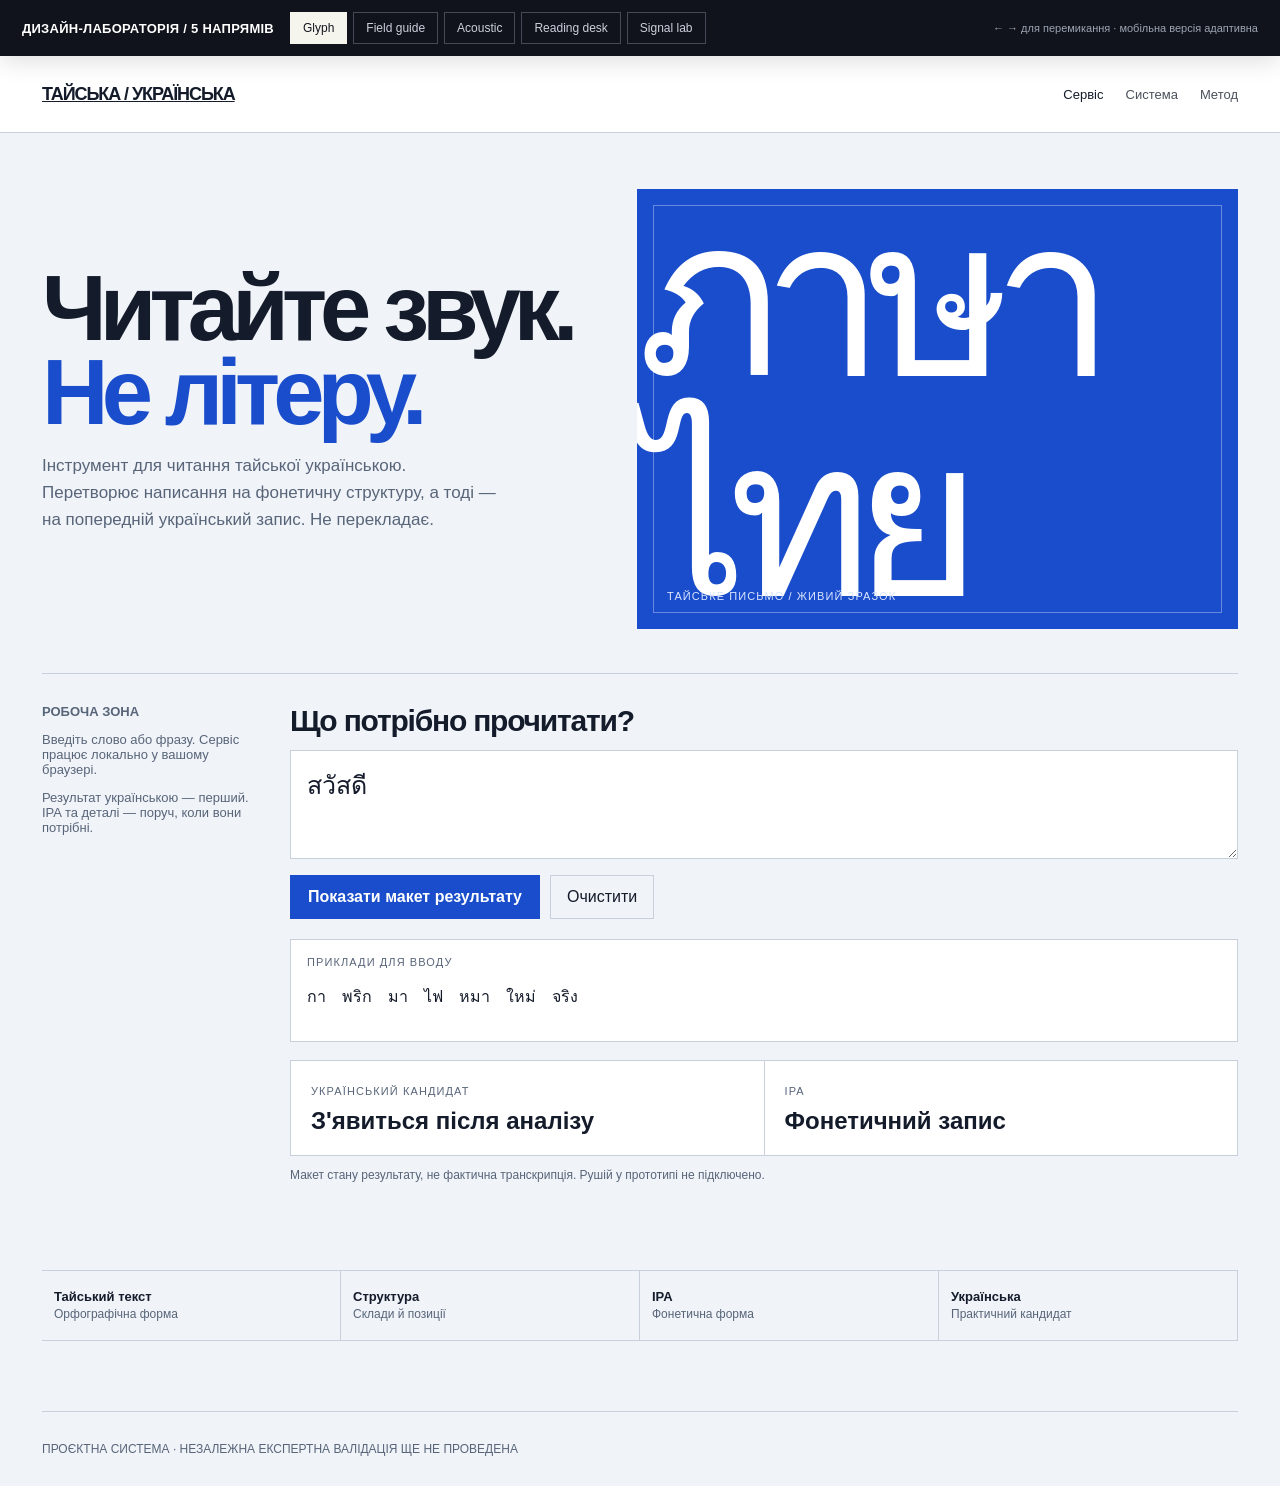
==== web/prototypes/index.html @ 7f0af934 "Add isolated five-direction design prototype lab" ====
<!doctype html>
<html lang="uk">
<head>
<meta charset="utf-8">
<meta name="viewport" content="width=device-width,initial-scale=1">
<meta name="description" content="П'ять незалежних дизайн-концепцій інтерфейсу сервісу читання тайської українською. Ізольовані прототипи, не підключені до рушія транскрипції.">
<meta name="theme-color" content="#111827">
<title>Дизайн-лабораторія — Тайська українською</title>
<style>
:root{font-family:Arial,"Noto Sans",sans-serif;color:#15171d;background:#e9ebef;font-synthesis:none;text-rendering:optimizeLegibility}*{box-sizing:border-box}body{margin:0}button,textarea{font:inherit}button{cursor:pointer}a{color:inherit}.picker{position:sticky;top:0;z-index:20;background:#10131b;color:#fff;padding:12px 22px;display:flex;align-items:center;gap:16px;box-shadow:0 5px 24px #0002}.picker strong{font-size:13px;letter-spacing:.02em;white-space:nowrap}.picker nav{display:flex;gap:6px;flex-wrap:wrap}.picker button{border:1px solid #454a58;background:transparent;color:#cbd0dc;padding:8px 12px;font-size:12px}.picker button[aria-pressed=true]{background:#f5f4ed;color:#141720;border-color:#f5f4ed}.picker .hint{margin-left:auto;color:#9da4b3;font-size:11px;white-space:nowrap}.variant{display:none;min-height:calc(100vh - 54px)}.variant.active{display:block}.shell{max-width:1280px;margin:auto;padding:0 42px}.small{font-size:12px;color:var(--muted)}.thai{font-family:"Noto Sans Thai","Leelawadee UI",Tahoma,sans-serif}.sample{border:1px solid var(--line);background:var(--surface);padding:16px}.sample-label{font-size:11px;letter-spacing:.1em;text-transform:uppercase;color:var(--muted)}textarea{width:100%;resize:vertical;min-height:92px;border:1px solid var(--line);background:var(--surface);color:var(--ink);padding:16px;font-size:25px;line-height:1.5}textarea:focus-visible,button:focus-visible,a:focus-visible{outline:3px solid var(--focus);outline-offset:3px}.action{background:var(--accent);color:var(--action-ink);border:0;padding:13px 18px;font-weight:700}.secondary{background:transparent;border:1px solid var(--line);color:var(--ink);padding:12px 16px}.result{display:grid;grid-template-columns:1fr 1fr;gap:1px;background:var(--line);border:1px solid var(--line)}.result>div{background:var(--surface);padding:20px}.result strong{display:block;font-size:24px;margin-top:8px}.disclaimer{padding:12px 14px;border:1px solid var(--warn-line);background:var(--warn-bg);color:var(--warn-ink);font-size:13px}.section-title{font-size:clamp(24px,3vw,38px);letter-spacing:-.04em;line-height:1.06;margin:0}.topnav{display:flex;gap:22px;align-items:center;font-size:13px}.topnav a{text-decoration:none;opacity:.76}.topnav a:first-child{opacity:1}.footer{padding:30px 0;color:var(--muted);font-size:12px;border-top:1px solid var(--line);margin-top:70px}
button:active{transform:scale(.98)}@media(prefers-reduced-motion:no-preference){.action,.secondary{transition:background .16s ease-out,transform .12s ease-out}.action:hover{filter:brightness(1.08)}}
@media(max-width:700px){.picker{align-items:flex-start;flex-direction:column;gap:9px}.picker .hint{display:none}.picker nav{width:100%}.picker button{flex:1;min-width:0;padding:8px 5px}.shell{padding:0 18px}.topnav{gap:12px;overflow:auto}.result{grid-template-columns:1fr}}
/* 1 — GLYPH WORKSHOP: the Thai glyph itself becomes the architecture. */
#glyph{--ink:#141b2a;--muted:#586579;--line:#c8d0dc;--surface:#fff;--accent:#194dcb;--action-ink:#fff;--warn-bg:#fff4e8;--warn-line:#e5bd8d;--warn-ink:#78471e;--focus:#f1a23b;background:#f0f3f8;color:var(--ink)}
#glyph header{background:#fff;border-bottom:1px solid var(--line)}#glyph .shell{max-width:1320px}#glyph .brand{font-weight:900;letter-spacing:-.06em;font-size:18px}#glyph .mast{display:flex;justify-content:space-between;align-items:center;min-height:76px}#glyph .hero{display:grid;grid-template-columns:1fr 1.08fr;align-items:center;gap:3vw;padding:56px 0 44px}#glyph h1{font-size:clamp(46px,7.2vw,96px);letter-spacing:-.075em;line-height:.91;margin:0;max-width:640px}#glyph h1 span{color:#194dcb}#glyph .hero p{max-width:460px;font-size:17px;line-height:1.6;color:var(--muted)}#glyph .specimen{min-height:330px;background:#194dcb;color:#fff;display:flex;align-items:center;justify-content:center;position:relative;overflow:hidden}#glyph .specimen:before{content:"";position:absolute;inset:16px;border:1px solid #ffffff55}#glyph .specimen .thai{font-size:clamp(100px,18vw,220px);line-height:1;letter-spacing:-.09em}#glyph .specimen small{position:absolute;bottom:27px;left:30px;color:#dbe5ff;font-size:11px;letter-spacing:.1em}#glyph .work{display:grid;grid-template-columns:220px 1fr;gap:28px;padding:30px 0;border-top:1px solid var(--line)}#glyph .work aside{font-size:13px;color:var(--muted)}#glyph .work h2{font-size:30px;margin:0 0 12px;letter-spacing:-.04em}#glyph .input-actions{display:flex;gap:10px;margin-top:12px}#glyph .sample{margin-top:20px}#glyph .result{margin-top:18px}#glyph .flow{display:flex;gap:0;margin-top:46px;border-top:1px solid var(--line);border-bottom:1px solid var(--line)}#glyph .flow div{flex:1;padding:18px 12px;border-right:1px solid var(--line)}#glyph .flow b{display:block;font-size:13px}#glyph .flow span{font-size:12px;color:var(--muted)}@media(max-width:700px){#glyph .hero{grid-template-columns:1fr}#glyph .specimen{min-height:210px}#glyph .work{grid-template-columns:1fr}#glyph .flow{flex-wrap:wrap}#glyph .flow div{min-width:45%}}
/* 2 — FIELD GUIDE: navigation and layered field notes, not a SaaS dashboard. */
#field{--ink:#17251f;--muted:#64756b;--line:#c5d0c7;--surface:#fbfcf7;--accent:#1e5a43;--action-ink:#fff;--warn-bg:#f5f0dc;--warn-line:#d6c98e;--warn-ink:#64531d;--focus:#d39a28;background:#e5ece4;color:var(--ink);font-family:Georgia,"Times New Roman",serif}
#field header{background:#173f32;color:#f3f5e9}#field .shell{max-width:1240px}#field .mast{display:flex;align-items:center;justify-content:space-between;min-height:74px}#field .brand{font-family:Arial,sans-serif;font-size:13px;letter-spacing:.12em;text-decoration:none}#field .topnav{font-family:Arial,sans-serif}#field .topnav a{color:#f3f5e9}#field .hero{padding:60px 0 42px;display:grid;grid-template-columns:.9fr 1.1fr;gap:42px;align-items:end}#field h1{font-size:clamp(48px,6vw,78px);line-height:.97;letter-spacing:-.06em;margin:0;font-weight:500}#field .hero p{font-size:18px;line-height:1.7;color:var(--muted);max-width:570px}#field .mapline{height:140px;position:relative;border-top:1px solid #789181;border-bottom:1px solid #789181;background:repeating-linear-gradient(0deg,transparent 0 27px,#9eafa1 28px),repeating-linear-gradient(90deg,transparent 0 68px,#9eafa1 69px)}#field .mapline:before{content:"";position:absolute;width:72%;height:1px;background:#1e5a43;left:12%;top:58%;transform:rotate(-13deg)}#field .mapline:after{content:"THAI → IPA → УКРАЇНСЬКА";position:absolute;left:10%;top:43%;background:#e5ece4;padding:5px 10px;font:700 11px Arial,sans-serif;letter-spacing:.12em}#field .main{display:grid;grid-template-columns:260px 1fr;gap:46px;padding:30px 0;border-top:1px solid var(--line)}#field .rail{font:13px Arial,sans-serif;border-right:1px solid var(--line);padding-right:22px}#field .rail h3{font:700 11px Arial,sans-serif;letter-spacing:.12em;text-transform:uppercase}#field .rail p{line-height:1.65;color:var(--muted)}#field h2{font-size:32px;letter-spacing:-.04em;margin:0 0 18px;font-weight:500}#field textarea{font-family:"Noto Sans Thai",Tahoma,sans-serif;border:0;border-bottom:2px solid var(--ink);background:#fbfcf7;font-size:27px;padding:18px 4px}#field .input-actions{display:flex;gap:10px;margin-top:16px}#field .sample{margin-top:30px;background:#d7e1d7}#field .result{margin-top:18px}#field .field-note{padding:20px 0;border-top:1px solid var(--line);margin-top:36px;max-width:700px}#field .field-note h3{font-size:20px;font-weight:500;margin:0 0 8px}@media(max-width:700px){#field .hero,#field .main{grid-template-columns:1fr}#field .rail{border-right:0;border-bottom:1px solid var(--line);padding:0 0 16px}}
/* 3 — ACOUSTIC BENCH: phonetic segmentation is the visual grammar. */
#sound{--ink:#f2f4f7;--muted:#a9b5c6;--line:#344253;--surface:#172331;--accent:#c9f36a;--action-ink:#16202b;--warn-bg:#3a3021;--warn-line:#80663a;--warn-ink:#f5dca6;--focus:#c9f36a;background:#0c1520;color:var(--ink);font-family:Arial,sans-serif}
#sound header{border-bottom:1px solid var(--line);background:#0c1520}#sound .mast{display:flex;justify-content:space-between;align-items:center;min-height:72px}#sound .brand{font-size:13px;font-weight:800;letter-spacing:.06em;text-decoration:none}#sound .topnav a{color:#d4deeb}#sound .hero{padding:48px 0 34px;display:grid;grid-template-columns:1fr 1fr;gap:30px}#sound h1{font-size:clamp(42px,6vw,76px);letter-spacing:-.07em;line-height:.95;margin:0}#sound .hero p{color:var(--muted);line-height:1.7;max-width:480px}#sound .wave{height:150px;display:flex;align-items:center;justify-content:center;gap:5px;border:1px solid var(--line);background:#111e2c;overflow:hidden}#sound .wave i{width:5px;background:#c9f36a;border-radius:6px;height:var(--h);opacity:.85}#sound .work{display:grid;grid-template-columns:minmax(0,1fr) 300px;gap:28px;border-top:1px solid var(--line);padding:28px 0}#sound .work h2{font-size:25px;margin:0 0 15px}#sound textarea{background:#172331;color:#fff;border-color:#46566a;font-size:25px}#sound .input-actions{display:flex;gap:10px;margin-top:12px}#sound .secondary{color:#e8edf5}#sound .sample{margin-top:18px}#sound .result{margin-top:18px}#sound .syllables{display:flex;gap:8px;flex-wrap:wrap;margin-top:18px}#sound .syllables span{background:#213246;border:1px solid #3c5267;padding:12px 14px;font-size:22px}#sound .syllables small{display:block;color:#a9b5c6;font-size:10px;margin-top:5px}#sound .side{border-left:1px solid var(--line);padding-left:24px}#sound .side h3{font-size:12px;color:var(--muted);text-transform:uppercase;letter-spacing:.1em}#sound .side p{font-size:13px;line-height:1.65;color:var(--muted)}@media(max-width:700px){#sound .hero,#sound .work{grid-template-columns:1fr}#sound .side{border-left:0;border-top:1px solid var(--line);padding:18px 0 0}}
/* 4 — READING DESK: a calm, fast daily-use instrument with clear result priority. */
#desk{--ink:#202a36;--muted:#667586;--line:#d8dfe5;--surface:#fff;--accent:#235f82;--action-ink:#fff;--warn-bg:#fff7e8;--warn-line:#e4cf9c;--warn-ink:#6b5425;--focus:#2d8bb9;background:#f7f9fb;color:var(--ink)}
#desk header{background:#fff;border-bottom:1px solid var(--line)}#desk .mast{height:68px;display:flex;justify-content:space-between;align-items:center}#desk .brand{font-weight:800;font-size:15px;text-decoration:none}#desk .hero{padding:38px 0 24px;display:flex;justify-content:space-between;align-items:end;gap:30px}#desk h1{font-size:clamp(34px,4vw,54px);letter-spacing:-.06em;line-height:1;margin:0}#desk .hero p{max-width:390px;color:var(--muted);line-height:1.6;font-size:14px}#desk .workspace{display:grid;grid-template-columns:minmax(0,1fr) 330px;gap:18px;align-items:start}#desk .entry{background:#fff;border:1px solid var(--line);padding:22px}#desk .entry h2{font-size:18px;margin:0 0 12px}#desk textarea{font-size:24px}#desk .input-actions{display:flex;gap:8px;margin-top:10px}#desk .secondary{font-size:13px}#desk .examples{display:flex;gap:7px;flex-wrap:wrap;margin-top:16px}#desk .examples button{border:1px solid var(--line);background:#f8fafc;padding:7px 10px;font-size:18px}#desk .summary{background:#eaf1f5;border:1px solid #cbdbe5;padding:20px}#desk .summary h2{font-size:13px;margin:0 0 12px}#desk .summary p{font-size:13px;line-height:1.6;color:#526577}#desk .summary strong{display:block;font-size:24px;color:#1f4057}#desk .result{margin-top:18px}#desk .details{margin-top:20px;border-top:1px solid var(--line);padding-top:16px}#desk .details summary{cursor:pointer;font-weight:700;font-size:14px}#desk .details p{font-size:13px;color:var(--muted)}#desk .disclaimer{margin:18px 0}@media(max-width:700px){#desk .hero{display:block}#desk .workspace{grid-template-columns:1fr}}
/* 5 — SIGNAL LAB: an analyst's console with explicit evidence and provenance. */
#lab{--ink:#171b25;--muted:#697386;--line:#cbd1db;--surface:#fff;--accent:#bd3b27;--action-ink:#fff;--warn-bg:#fff0ec;--warn-line:#e5b5a8;--warn-ink:#812e21;--focus:#bd3b27;background:#f1f2f4;color:var(--ink);font-family:Arial,sans-serif}
#lab header{background:#171b25;color:#f4f5f7}#lab .mast{display:flex;justify-content:space-between;align-items:center;height:68px}#lab .brand{font-weight:900;font-size:14px;letter-spacing:.04em;text-decoration:none}#lab .topnav a{color:#f4f5f7}#lab .hero{padding:36px 0 26px;display:flex;justify-content:space-between;align-items:end;gap:30px}#lab h1{font-size:clamp(40px,5.3vw,68px);line-height:.95;letter-spacing:-.07em;margin:0}#lab .hero p{max-width:420px;color:var(--muted);font-size:14px;line-height:1.65}#lab .console{display:grid;grid-template-columns:1fr 1fr;gap:1px;background:#8d96a4;border:1px solid #8d96a4}#lab .pane{background:#fff;padding:20px}#lab .pane h2{font-size:12px;letter-spacing:.1em;text-transform:uppercase;margin:0 0 14px;color:#5b6473}#lab textarea{font-size:24px;min-height:120px}#lab .input-actions{display:flex;gap:8px;margin-top:12px}#lab .secondary{font-size:12px}#lab .output{display:grid;grid-template-columns:1fr 1fr;gap:1px;background:#d3d8df;margin-top:16px}#lab .output div{background:#f7f8fa;padding:15px}#lab .output strong{font-size:23px;display:block;margin-top:8px}#lab .meta{display:grid;grid-template-columns:repeat(3,1fr);gap:1px;background:#d3d8df;margin-top:20px}#lab .meta div{background:#e8ebef;padding:14px;font-size:12px}#lab .meta b{display:block;font-size:10px;letter-spacing:.1em;text-transform:uppercase;color:#667080;margin-bottom:5px}#lab .side{padding:20px;background:#222a37;color:#eef1f5}#lab .side h3{font-size:13px;margin:0 0 12px}#lab .side p{font-size:12px;line-height:1.7;color:#b9c2d0}#lab .side .disclaimer{color:var(--warn-ink)}#lab .bottom{display:grid;grid-template-columns:1fr 1fr;gap:20px;margin-top:24px}#lab .bottom section{padding:18px 0;border-top:2px solid #171b25}#lab .bottom h3{font-size:19px;margin:0 0 8px}#lab .bottom p{font-size:13px;line-height:1.6;color:var(--muted)}@media(max-width:700px){#lab .hero{display:block}#lab .console,#lab .bottom{grid-template-columns:1fr}#lab .meta{grid-template-columns:1fr}}
</style>
</head>
<body>
<div class="picker" aria-label="Вибір дизайн-концепції">
  <strong>ДИЗАЙН-ЛАБОРАТОРІЯ / 5 НАПРЯМІВ</strong>
  <nav>
    <button type="button" data-show="glyph" aria-pressed="true">Glyph</button>
    <button type="button" data-show="field" aria-pressed="false">Field guide</button>
    <button type="button" data-show="sound" aria-pressed="false">Acoustic</button>
    <button type="button" data-show="desk" aria-pressed="false">Reading desk</button>
    <button type="button" data-show="lab" aria-pressed="false">Signal lab</button>
  </nav>
  <span class="hint">← → для перемикання · мобільна версія адаптивна</span>
</div>
<main>
<section class="variant active" id="glyph" aria-label="Glyph Workshop">
<header><div class="shell mast"><a class="brand" href="#">ТАЙСЬКА / УКРАЇНСЬКА</a><nav class="topnav"><a href="#">Сервіс</a><a href="#">Система</a><a href="#">Метод</a></nav></div></header>
<div class="shell">
<div class="hero"><div><h1>Читайте звук.<br><span>Не літеру.</span></h1><p>Інструмент для читання тайської українською. Перетворює написання на фонетичну структуру, а тоді — на попередній український запис. Не перекладає.</p></div><div class="specimen"><span class="thai" lang="th">ภาษาไทย</span><small>ТАЙСЬКЕ ПИСЬМО / ЖИВИЙ ЗРАЗОК</small></div></div>
<div class="work"><aside><b>РОБОЧА ЗОНА</b><p>Введіть слово або фразу. Сервіс працює локально у вашому браузері.</p><p>Результат українською — перший. IPA та деталі — поруч, коли вони потрібні.</p></aside><div><h2>Що потрібно прочитати?</h2><textarea class="thai" lang="th" placeholder="Вставте тайський текст">สวัสดี</textarea><div class="input-actions"><button class="action" type="button" data-demo>Показати макет результату</button><button class="secondary" type="button" data-clear>Очистити</button></div><div class="sample"><div class="sample-label">ПРИКЛАДИ ДЛЯ ВВОДУ</div><p class="thai" lang="th">กา　พริก　มา　ไฟ　หมา　ใหม่　จริง</p></div><div class="result" hidden><div><span class="sample-label">Український кандидат</span><strong>З'явиться після аналізу</strong></div><div><span class="sample-label">IPA</span><strong>Фонетичний запис</strong></div></div><p class="small">Макет стану результату, не фактична транскрипція. Рушій у прототипі не підключено.</p></div></div>
<div class="flow"><div><b>Тайський текст</b><span>Орфографічна форма</span></div><div><b>Структура</b><span>Склади й позиції</span></div><div><b>IPA</b><span>Фонетична форма</span></div><div><b>Українська</b><span>Практичний кандидат</span></div></div>
<div class="footer">ПРОЄКТНА СИСТЕМА · НЕЗАЛЕЖНА ЕКСПЕРТНА ВАЛІДАЦІЯ ЩЕ НЕ ПРОВЕДЕНА</div>
</div></section>
<section class="variant" id="field" aria-label="Field Guide">
<header><div class="shell mast"><a class="brand" href="#">ПОЛЬОВИЙ ПОСІБНИК / TH–UK</a><nav class="topnav"><a href="#">Читати</a><a href="#">Правила</a><a href="#">Джерела</a></nav></div></header>
<div class="shell"><div class="hero"><div><h1>Мова<br>на маршруті<br>до читання.</h1><p>Тайська → IPA → український практичний запис. Не словник значень, а польовий інструмент для того, щоб прочитати незнайомий напис.</p></div><div class="mapline" aria-hidden="true"></div></div>
<div class="main"><aside class="rail"><h3>Навігація</h3><p>Введення тексту<br>Приклади<br>Як читати результат<br>Обмеження системи</p><h3>Принцип</h3><p>Українська адаптація починається з IPA, а не з механічної заміни тайських літер.</p></aside><div><h2>Знайдіть вимову напису</h2><p class="small">Вставте слово або ціле речення тайською. Текст обробляється у браузері.</p><textarea class="thai" lang="th" placeholder="Тайський текст">สวัสดี</textarea><div class="input-actions"><button class="action" type="button" data-demo>Показати макет результату</button><button class="secondary" type="button" data-clear>Очистити</button></div><div class="sample"><div class="sample-label">ЗРАЗКИ З ПРАКТИЧНОГО СЛОВНИКА</div><p class="thai" lang="th">กา　พริก　มา　ไฟ　หมา　ใหม่　จริง</p></div><div class="result" hidden><div><span class="sample-label">Український кандидат</span><strong>З'явиться після аналізу</strong></div><div><span class="sample-label">IPA</span><strong>Фонетичний запис</strong></div></div><div class="field-note"><h3>Спочатку прочитайте український рядок</h3><p>Це попередня адаптація IPA. Вона допомагає зорієнтуватися у вимові, але не замінює аудіо, знання тонів або перевірку носієм мови.</p></div><p class="disclaimer">Статус: дослідницька реалізація. Незалежна точність IPA не виміряна.</p></div></div><div class="footer">ПОЛЬОВІ НОТАТКИ · ТАЙСЬКА УКРАЇНСЬКОЮ</div></div></section>
<section class="variant" id="sound" aria-label="Acoustic Bench">
<header><div class="shell mast"><a class="brand" href="#">THAI / PHONETIC WORKBENCH</a><nav class="topnav"><a href="#">Input</a><a href="#">Phonology</a><a href="#">Evidence</a></nav></div></header>
<div class="shell"><div class="hero"><div><h1>Hear the<br>structure.</h1><p>Інтерфейс побудований навколо звукової послідовності: склад, голосна, тон, межа. Спочатку практичний український кандидат, нижче — фонетичне пояснення.</p></div><div class="wave" aria-hidden="true"><i style="--h:18%"></i><i style="--h:32%"></i><i style="--h:54%"></i><i style="--h:78%"></i><i style="--h:45%"></i><i style="--h:28%"></i><i style="--h:62%"></i><i style="--h:90%"></i><i style="--h:48%"></i><i style="--h:24%"></i><i style="--h:40%"></i><i style="--h:70%"></i><i style="--h:34%"></i><i style="--h:58%"></i><i style="--h:82%"></i><i style="--h:30%"></i><i style="--h:17%"></i><i style="--h:48%"></i><i style="--h:66%"></i><i style="--h:38%"></i></div></div>
<div class="work"><div><h2>Вхідний сигнал</h2><textarea class="thai" lang="th">สวัสดี</textarea><div class="input-actions"><button class="action" type="button" data-demo>Показати макет результату</button><button class="secondary" type="button" data-clear>Очистити</button></div><div class="sample"><div class="sample-label">ШВИДКІ ЗРАЗКИ</div><p class="thai" lang="th">กา　พริก　มา　ไฟ　หมา　ใหม่　จริง</p></div><div class="result" hidden><div><span class="sample-label">Український кандидат</span><strong>З'явиться після аналізу</strong></div><div><span class="sample-label">IPA</span><strong>Фонетичний запис</strong></div></div><div class="syllables"><span>Склад 1<small>Межа складу</small></span><span>Голосна<small>Коротка / довга</small></span><span>Тон<small>Категорія</small></span></div></div><aside class="side"><h3>Що зберігає аналіз</h3><p>Фонемний IPA, широкий поверхневий IPA, довжину голосних, тони, межі складів і сегментів, походження результату та невизначеність.</p><h3>Порядок перетворення</h3><p>Тайська орфографія → структурний аналіз → фонологія → типізований IPA → українська адаптація.</p><div class="disclaimer">Схема сегментації тут демонстраційна. Результат рушія не підключено.</div></aside></div><div class="footer">SOUND IS STRUCTURE · БЕЗ ІМІТАЦІЇ ВАЛІДОВАНОЇ ТОЧНОСТІ</div></div></section>
<section class="variant" id="desk" aria-label="Reading Desk">
<header><div class="shell mast"><a class="brand" href="#">Тайська українською</a><nav class="topnav"><a href="#">Сервіс</a><a href="#">Як читати</a><a href="#">Про систему</a></nav></div></header>
<div class="shell"><div class="hero"><div><h1>Прочитайте тайський текст українською</h1></div><p>Введіть слово або речення. Отримайте попередній український запис, а за потреби відкрийте IPA та фонетичні подробиці.</p></div>
<div class="workspace"><div class="entry"><h2>Тайський текст</h2><textarea class="thai" lang="th">สวัสดี</textarea><div class="input-actions"><button class="action" type="button" data-demo>Показати макет результату</button><button class="secondary" type="button" data-clear>Очистити</button></div><div class="examples"><button class="thai" type="button" data-fill="กา">กา</button><button class="thai" type="button" data-fill="พริก">พริก</button><button class="thai" type="button" data-fill="มา">มา</button><button class="thai" type="button" data-fill="ไฟ">ไฟ</button><button class="thai" type="button" data-fill="หมา">หมา</button></div><div class="result" hidden><div><span class="sample-label">Український кандидат</span><strong>З'явиться після аналізу</strong></div><div><span class="sample-label">IPA</span><strong>Фонетичний запис</strong></div></div></div><aside class="summary"><h2>ПЕРЕД ПОЧАТКОМ</h2><strong>Не переклад</strong><p>Сервіс допомагає прочитати вимову, а не дізнатися значення слова.</p><p>Обробка відбувається у браузері. Введений текст не надсилається на сервер.</p></aside></div><p class="disclaimer">Український запис — попередня підказка. Незалежна експертна точність IPA ще не виміряна.</p><details class="details"><summary>Що показує технічний результат?</summary><p>IPA, межі складів, довжину голосних, тони, походження результату та застереження щодо непевних фрагментів.</p></details><div class="footer">ПРАКТИЧНИЙ ІНСТРУМЕНТ ДЛЯ ЩОДЕННОГО ЧИТАННЯ</div></div></section>
<section class="variant" id="lab" aria-label="Signal Lab">
<header><div class="shell mast"><a class="brand" href="#">CLIPPYFIRST / TH–UK / LAB</a><nav class="topnav"><a href="#">Workspace</a><a href="#">Rules</a><a href="#">Evidence</a></nav></div></header>
<div class="shell"><div class="hero"><h1>From script<br>to sound.</h1><p>Дослідницький інтерфейс для тих, кому важливо не лише побачити український кандидат, а й зрозуміти, з яких фонетичних даних він утворився.</p></div>
<div class="console"><div class="pane"><h2>Input / Thai orthography</h2><textarea class="thai" lang="th">สวัสดี</textarea><div class="input-actions"><button class="action" type="button" data-demo>Показати макет результату</button><button class="secondary" type="button" data-clear>Очистити</button></div><div class="output" hidden><div><span class="sample-label">Ukrainian candidate</span><strong>Очікує аналізу</strong></div><div><span class="sample-label">Typed IPA</span><strong>Очікує аналізу</strong></div></div><div class="meta"><div><b>Input mode</b>Thai text</div><div><b>Processing</b>Browser local</div><div><b>Engine</b>FastThaiG2P</div></div></div><aside class="side"><h3>Evidence & limits</h3><p>Проміжний IPA зберігає фонемні й широкі поверхневі представлення, складові межі, тон, довжину голосної, provenance та uncertainty.</p><p>Український кандидат формується з типізованої IPA. Він не є прямою транслітерацією тайських графем.</p><div class="disclaimer">Accuracy: NOT MEASURED. Цей прототип не підміняє незалежну перевірку.</div></aside></div>
<div class="bottom"><section><h3>Phonological structure</h3><p>Тайська орфографія потребує структурного аналізу перед визначенням вимови. Одна графема може мати різну роль залежно від позиції у складі.</p></section><section><h3>Practical adaptation</h3><p>Українські відповідники — окремий шар після IPA. Невизначені або непідтримані сегменти не повинні перетворюватися на мовчазні здогадки.</p></section></div><div class="footer">RESEARCH-ORIENTED REFERENCE IMPLEMENTATION · PROTOTYPE ONLY</div></div></section>
</main>
<script>
const ids=["glyph","field","sound","desk","lab"];let current=0;
function show(id){current=ids.indexOf(id);document.querySelectorAll(".variant").forEach(x=>x.classList.toggle("active",x.id===id));document.querySelectorAll("[data-show]").forEach(b=>b.setAttribute("aria-pressed",String(b.dataset.show===id)));window.scrollTo({top:0,behavior:"instant"});}
document.querySelectorAll("[data-show]").forEach(b=>b.addEventListener("click",()=>show(b.dataset.show)));
document.addEventListener("click",e=>{const demo=e.target.closest("[data-demo]");if(demo){const root=demo.closest(".variant");const result=root.querySelector(".result, .output");if(result)result.hidden=false;}const clear=e.target.closest("[data-clear]");if(clear){const root=clear.closest(".variant");root.querySelector("textarea").value="";const result=root.querySelector(".result, .output");if(result)result.hidden=true;}const fill=e.target.closest("[data-fill]");if(fill){const root=fill.closest(".variant");root.querySelector("textarea").value=fill.dataset.fill;root.querySelector("textarea").focus();}});
document.addEventListener("keydown",e=>{if(e.altKey&&e.key==="ArrowRight"){e.preventDefault();show(ids[(current+1)%ids.length]);}if(e.altKey&&e.key==="ArrowLeft"){e.preventDefault();show(ids[(current+ids.length-1)%ids.length]);}});
</script>
</body></html>
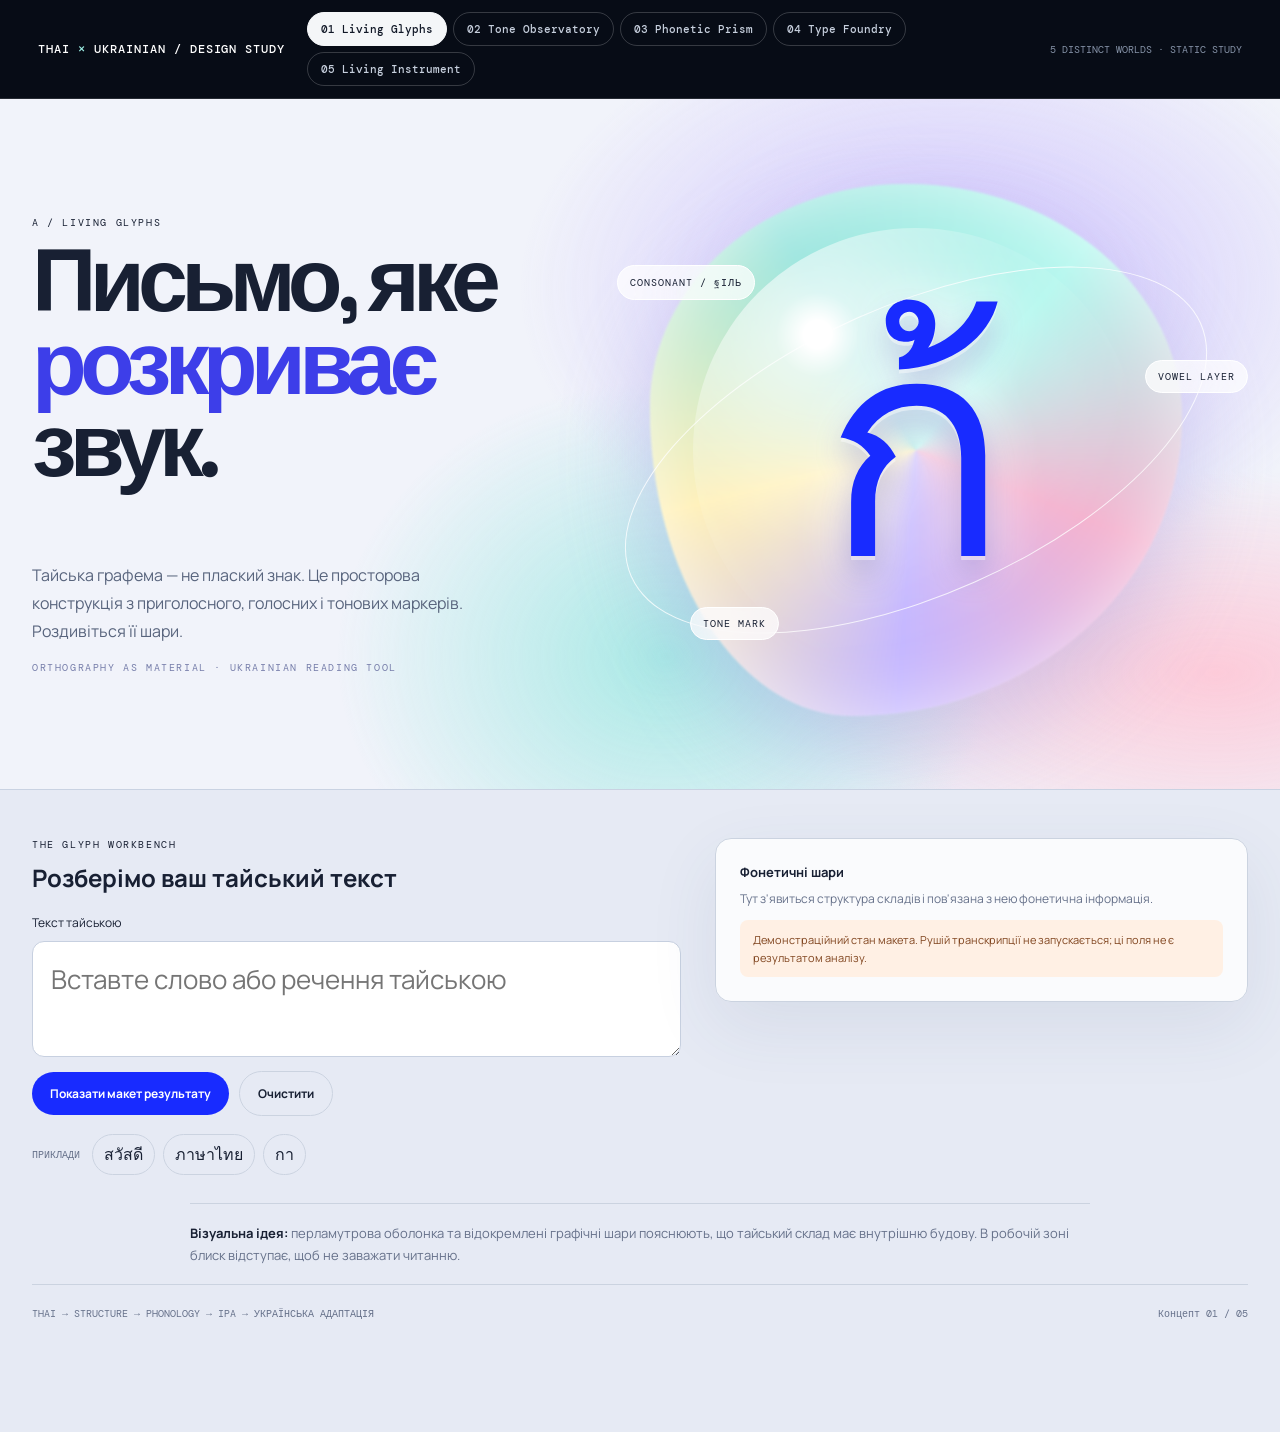
==== commit 0d922173: "design: replace generic gallery with five expressive phonetic concepts" ====
--- a/web/prototypes/index.html
+++ b/web/prototypes/index.html
@@ -1,76 +1,317 @@
 <!doctype html>
-<html lang="uk">
+<html lang="uk" data-concept="glyphs">
 <head>
 <meta charset="utf-8">
 <meta name="viewport" content="width=device-width,initial-scale=1">
-<meta name="description" content="П'ять незалежних дизайн-концепцій інтерфейсу сервісу читання тайської українською. Ізольовані прототипи, не підключені до рушія транскрипції.">
-<meta name="theme-color" content="#111827">
-<title>Дизайн-лабораторія — Тайська українською</title>
+<meta name="theme-color" content="#101522">
+<meta name="description" content="П'ять незалежних візуальних концепцій сервісу читання тайської українською.">
+<title>П'ять візуальних напрямів — Тайська українською</title>
 <style>
-:root{font-family:Arial,"Noto Sans",sans-serif;color:#15171d;background:#e9ebef;font-synthesis:none;text-rendering:optimizeLegibility}*{box-sizing:border-box}body{margin:0}button,textarea{font:inherit}button{cursor:pointer}a{color:inherit}.picker{position:sticky;top:0;z-index:20;background:#10131b;color:#fff;padding:12px 22px;display:flex;align-items:center;gap:16px;box-shadow:0 5px 24px #0002}.picker strong{font-size:13px;letter-spacing:.02em;white-space:nowrap}.picker nav{display:flex;gap:6px;flex-wrap:wrap}.picker button{border:1px solid #454a58;background:transparent;color:#cbd0dc;padding:8px 12px;font-size:12px}.picker button[aria-pressed=true]{background:#f5f4ed;color:#141720;border-color:#f5f4ed}.picker .hint{margin-left:auto;color:#9da4b3;font-size:11px;white-space:nowrap}.variant{display:none;min-height:calc(100vh - 54px)}.variant.active{display:block}.shell{max-width:1280px;margin:auto;padding:0 42px}.small{font-size:12px;color:var(--muted)}.thai{font-family:"Noto Sans Thai","Leelawadee UI",Tahoma,sans-serif}.sample{border:1px solid var(--line);background:var(--surface);padding:16px}.sample-label{font-size:11px;letter-spacing:.1em;text-transform:uppercase;color:var(--muted)}textarea{width:100%;resize:vertical;min-height:92px;border:1px solid var(--line);background:var(--surface);color:var(--ink);padding:16px;font-size:25px;line-height:1.5}textarea:focus-visible,button:focus-visible,a:focus-visible{outline:3px solid var(--focus);outline-offset:3px}.action{background:var(--accent);color:var(--action-ink);border:0;padding:13px 18px;font-weight:700}.secondary{background:transparent;border:1px solid var(--line);color:var(--ink);padding:12px 16px}.result{display:grid;grid-template-columns:1fr 1fr;gap:1px;background:var(--line);border:1px solid var(--line)}.result>div{background:var(--surface);padding:20px}.result strong{display:block;font-size:24px;margin-top:8px}.disclaimer{padding:12px 14px;border:1px solid var(--warn-line);background:var(--warn-bg);color:var(--warn-ink);font-size:13px}.section-title{font-size:clamp(24px,3vw,38px);letter-spacing:-.04em;line-height:1.06;margin:0}.topnav{display:flex;gap:22px;align-items:center;font-size:13px}.topnav a{text-decoration:none;opacity:.76}.topnav a:first-child{opacity:1}.footer{padding:30px 0;color:var(--muted);font-size:12px;border-top:1px solid var(--line);margin-top:70px}
-button:active{transform:scale(.98)}@media(prefers-reduced-motion:no-preference){.action,.secondary{transition:background .16s ease-out,transform .12s ease-out}.action:hover{filter:brightness(1.08)}}
-@media(max-width:700px){.picker{align-items:flex-start;flex-direction:column;gap:9px}.picker .hint{display:none}.picker nav{width:100%}.picker button{flex:1;min-width:0;padding:8px 5px}.shell{padding:0 18px}.topnav{gap:12px;overflow:auto}.result{grid-template-columns:1fr}}
-/* 1 — GLYPH WORKSHOP: the Thai glyph itself becomes the architecture. */
-#glyph{--ink:#141b2a;--muted:#586579;--line:#c8d0dc;--surface:#fff;--accent:#194dcb;--action-ink:#fff;--warn-bg:#fff4e8;--warn-line:#e5bd8d;--warn-ink:#78471e;--focus:#f1a23b;background:#f0f3f8;color:var(--ink)}
-#glyph header{background:#fff;border-bottom:1px solid var(--line)}#glyph .shell{max-width:1320px}#glyph .brand{font-weight:900;letter-spacing:-.06em;font-size:18px}#glyph .mast{display:flex;justify-content:space-between;align-items:center;min-height:76px}#glyph .hero{display:grid;grid-template-columns:1fr 1.08fr;align-items:center;gap:3vw;padding:56px 0 44px}#glyph h1{font-size:clamp(46px,7.2vw,96px);letter-spacing:-.075em;line-height:.91;margin:0;max-width:640px}#glyph h1 span{color:#194dcb}#glyph .hero p{max-width:460px;font-size:17px;line-height:1.6;color:var(--muted)}#glyph .specimen{min-height:330px;background:#194dcb;color:#fff;display:flex;align-items:center;justify-content:center;position:relative;overflow:hidden}#glyph .specimen:before{content:"";position:absolute;inset:16px;border:1px solid #ffffff55}#glyph .specimen .thai{font-size:clamp(100px,18vw,220px);line-height:1;letter-spacing:-.09em}#glyph .specimen small{position:absolute;bottom:27px;left:30px;color:#dbe5ff;font-size:11px;letter-spacing:.1em}#glyph .work{display:grid;grid-template-columns:220px 1fr;gap:28px;padding:30px 0;border-top:1px solid var(--line)}#glyph .work aside{font-size:13px;color:var(--muted)}#glyph .work h2{font-size:30px;margin:0 0 12px;letter-spacing:-.04em}#glyph .input-actions{display:flex;gap:10px;margin-top:12px}#glyph .sample{margin-top:20px}#glyph .result{margin-top:18px}#glyph .flow{display:flex;gap:0;margin-top:46px;border-top:1px solid var(--line);border-bottom:1px solid var(--line)}#glyph .flow div{flex:1;padding:18px 12px;border-right:1px solid var(--line)}#glyph .flow b{display:block;font-size:13px}#glyph .flow span{font-size:12px;color:var(--muted)}@media(max-width:700px){#glyph .hero{grid-template-columns:1fr}#glyph .specimen{min-height:210px}#glyph .work{grid-template-columns:1fr}#glyph .flow{flex-wrap:wrap}#glyph .flow div{min-width:45%}}
-/* 2 — FIELD GUIDE: navigation and layered field notes, not a SaaS dashboard. */
-#field{--ink:#17251f;--muted:#64756b;--line:#c5d0c7;--surface:#fbfcf7;--accent:#1e5a43;--action-ink:#fff;--warn-bg:#f5f0dc;--warn-line:#d6c98e;--warn-ink:#64531d;--focus:#d39a28;background:#e5ece4;color:var(--ink);font-family:Georgia,"Times New Roman",serif}
-#field header{background:#173f32;color:#f3f5e9}#field .shell{max-width:1240px}#field .mast{display:flex;align-items:center;justify-content:space-between;min-height:74px}#field .brand{font-family:Arial,sans-serif;font-size:13px;letter-spacing:.12em;text-decoration:none}#field .topnav{font-family:Arial,sans-serif}#field .topnav a{color:#f3f5e9}#field .hero{padding:60px 0 42px;display:grid;grid-template-columns:.9fr 1.1fr;gap:42px;align-items:end}#field h1{font-size:clamp(48px,6vw,78px);line-height:.97;letter-spacing:-.06em;margin:0;font-weight:500}#field .hero p{font-size:18px;line-height:1.7;color:var(--muted);max-width:570px}#field .mapline{height:140px;position:relative;border-top:1px solid #789181;border-bottom:1px solid #789181;background:repeating-linear-gradient(0deg,transparent 0 27px,#9eafa1 28px),repeating-linear-gradient(90deg,transparent 0 68px,#9eafa1 69px)}#field .mapline:before{content:"";position:absolute;width:72%;height:1px;background:#1e5a43;left:12%;top:58%;transform:rotate(-13deg)}#field .mapline:after{content:"THAI → IPA → УКРАЇНСЬКА";position:absolute;left:10%;top:43%;background:#e5ece4;padding:5px 10px;font:700 11px Arial,sans-serif;letter-spacing:.12em}#field .main{display:grid;grid-template-columns:260px 1fr;gap:46px;padding:30px 0;border-top:1px solid var(--line)}#field .rail{font:13px Arial,sans-serif;border-right:1px solid var(--line);padding-right:22px}#field .rail h3{font:700 11px Arial,sans-serif;letter-spacing:.12em;text-transform:uppercase}#field .rail p{line-height:1.65;color:var(--muted)}#field h2{font-size:32px;letter-spacing:-.04em;margin:0 0 18px;font-weight:500}#field textarea{font-family:"Noto Sans Thai",Tahoma,sans-serif;border:0;border-bottom:2px solid var(--ink);background:#fbfcf7;font-size:27px;padding:18px 4px}#field .input-actions{display:flex;gap:10px;margin-top:16px}#field .sample{margin-top:30px;background:#d7e1d7}#field .result{margin-top:18px}#field .field-note{padding:20px 0;border-top:1px solid var(--line);margin-top:36px;max-width:700px}#field .field-note h3{font-size:20px;font-weight:500;margin:0 0 8px}@media(max-width:700px){#field .hero,#field .main{grid-template-columns:1fr}#field .rail{border-right:0;border-bottom:1px solid var(--line);padding:0 0 16px}}
-/* 3 — ACOUSTIC BENCH: phonetic segmentation is the visual grammar. */
-#sound{--ink:#f2f4f7;--muted:#a9b5c6;--line:#344253;--surface:#172331;--accent:#c9f36a;--action-ink:#16202b;--warn-bg:#3a3021;--warn-line:#80663a;--warn-ink:#f5dca6;--focus:#c9f36a;background:#0c1520;color:var(--ink);font-family:Arial,sans-serif}
-#sound header{border-bottom:1px solid var(--line);background:#0c1520}#sound .mast{display:flex;justify-content:space-between;align-items:center;min-height:72px}#sound .brand{font-size:13px;font-weight:800;letter-spacing:.06em;text-decoration:none}#sound .topnav a{color:#d4deeb}#sound .hero{padding:48px 0 34px;display:grid;grid-template-columns:1fr 1fr;gap:30px}#sound h1{font-size:clamp(42px,6vw,76px);letter-spacing:-.07em;line-height:.95;margin:0}#sound .hero p{color:var(--muted);line-height:1.7;max-width:480px}#sound .wave{height:150px;display:flex;align-items:center;justify-content:center;gap:5px;border:1px solid var(--line);background:#111e2c;overflow:hidden}#sound .wave i{width:5px;background:#c9f36a;border-radius:6px;height:var(--h);opacity:.85}#sound .work{display:grid;grid-template-columns:minmax(0,1fr) 300px;gap:28px;border-top:1px solid var(--line);padding:28px 0}#sound .work h2{font-size:25px;margin:0 0 15px}#sound textarea{background:#172331;color:#fff;border-color:#46566a;font-size:25px}#sound .input-actions{display:flex;gap:10px;margin-top:12px}#sound .secondary{color:#e8edf5}#sound .sample{margin-top:18px}#sound .result{margin-top:18px}#sound .syllables{display:flex;gap:8px;flex-wrap:wrap;margin-top:18px}#sound .syllables span{background:#213246;border:1px solid #3c5267;padding:12px 14px;font-size:22px}#sound .syllables small{display:block;color:#a9b5c6;font-size:10px;margin-top:5px}#sound .side{border-left:1px solid var(--line);padding-left:24px}#sound .side h3{font-size:12px;color:var(--muted);text-transform:uppercase;letter-spacing:.1em}#sound .side p{font-size:13px;line-height:1.65;color:var(--muted)}@media(max-width:700px){#sound .hero,#sound .work{grid-template-columns:1fr}#sound .side{border-left:0;border-top:1px solid var(--line);padding:18px 0 0}}
-/* 4 — READING DESK: a calm, fast daily-use instrument with clear result priority. */
-#desk{--ink:#202a36;--muted:#667586;--line:#d8dfe5;--surface:#fff;--accent:#235f82;--action-ink:#fff;--warn-bg:#fff7e8;--warn-line:#e4cf9c;--warn-ink:#6b5425;--focus:#2d8bb9;background:#f7f9fb;color:var(--ink)}
-#desk header{background:#fff;border-bottom:1px solid var(--line)}#desk .mast{height:68px;display:flex;justify-content:space-between;align-items:center}#desk .brand{font-weight:800;font-size:15px;text-decoration:none}#desk .hero{padding:38px 0 24px;display:flex;justify-content:space-between;align-items:end;gap:30px}#desk h1{font-size:clamp(34px,4vw,54px);letter-spacing:-.06em;line-height:1;margin:0}#desk .hero p{max-width:390px;color:var(--muted);line-height:1.6;font-size:14px}#desk .workspace{display:grid;grid-template-columns:minmax(0,1fr) 330px;gap:18px;align-items:start}#desk .entry{background:#fff;border:1px solid var(--line);padding:22px}#desk .entry h2{font-size:18px;margin:0 0 12px}#desk textarea{font-size:24px}#desk .input-actions{display:flex;gap:8px;margin-top:10px}#desk .secondary{font-size:13px}#desk .examples{display:flex;gap:7px;flex-wrap:wrap;margin-top:16px}#desk .examples button{border:1px solid var(--line);background:#f8fafc;padding:7px 10px;font-size:18px}#desk .summary{background:#eaf1f5;border:1px solid #cbdbe5;padding:20px}#desk .summary h2{font-size:13px;margin:0 0 12px}#desk .summary p{font-size:13px;line-height:1.6;color:#526577}#desk .summary strong{display:block;font-size:24px;color:#1f4057}#desk .result{margin-top:18px}#desk .details{margin-top:20px;border-top:1px solid var(--line);padding-top:16px}#desk .details summary{cursor:pointer;font-weight:700;font-size:14px}#desk .details p{font-size:13px;color:var(--muted)}#desk .disclaimer{margin:18px 0}@media(max-width:700px){#desk .hero{display:block}#desk .workspace{grid-template-columns:1fr}}
-/* 5 — SIGNAL LAB: an analyst's console with explicit evidence and provenance. */
-#lab{--ink:#171b25;--muted:#697386;--line:#cbd1db;--surface:#fff;--accent:#bd3b27;--action-ink:#fff;--warn-bg:#fff0ec;--warn-line:#e5b5a8;--warn-ink:#812e21;--focus:#bd3b27;background:#f1f2f4;color:var(--ink);font-family:Arial,sans-serif}
-#lab header{background:#171b25;color:#f4f5f7}#lab .mast{display:flex;justify-content:space-between;align-items:center;height:68px}#lab .brand{font-weight:900;font-size:14px;letter-spacing:.04em;text-decoration:none}#lab .topnav a{color:#f4f5f7}#lab .hero{padding:36px 0 26px;display:flex;justify-content:space-between;align-items:end;gap:30px}#lab h1{font-size:clamp(40px,5.3vw,68px);line-height:.95;letter-spacing:-.07em;margin:0}#lab .hero p{max-width:420px;color:var(--muted);font-size:14px;line-height:1.65}#lab .console{display:grid;grid-template-columns:1fr 1fr;gap:1px;background:#8d96a4;border:1px solid #8d96a4}#lab .pane{background:#fff;padding:20px}#lab .pane h2{font-size:12px;letter-spacing:.1em;text-transform:uppercase;margin:0 0 14px;color:#5b6473}#lab textarea{font-size:24px;min-height:120px}#lab .input-actions{display:flex;gap:8px;margin-top:12px}#lab .secondary{font-size:12px}#lab .output{display:grid;grid-template-columns:1fr 1fr;gap:1px;background:#d3d8df;margin-top:16px}#lab .output div{background:#f7f8fa;padding:15px}#lab .output strong{font-size:23px;display:block;margin-top:8px}#lab .meta{display:grid;grid-template-columns:repeat(3,1fr);gap:1px;background:#d3d8df;margin-top:20px}#lab .meta div{background:#e8ebef;padding:14px;font-size:12px}#lab .meta b{display:block;font-size:10px;letter-spacing:.1em;text-transform:uppercase;color:#667080;margin-bottom:5px}#lab .side{padding:20px;background:#222a37;color:#eef1f5}#lab .side h3{font-size:13px;margin:0 0 12px}#lab .side p{font-size:12px;line-height:1.7;color:#b9c2d0}#lab .side .disclaimer{color:var(--warn-ink)}#lab .bottom{display:grid;grid-template-columns:1fr 1fr;gap:20px;margin-top:24px}#lab .bottom section{padding:18px 0;border-top:2px solid #171b25}#lab .bottom h3{font-size:19px;margin:0 0 8px}#lab .bottom p{font-size:13px;line-height:1.6;color:var(--muted)}@media(max-width:700px){#lab .hero{display:block}#lab .console,#lab .bottom{grid-template-columns:1fr}#lab .meta{grid-template-columns:1fr}}
+@import url('https://fonts.googleapis.com/css2?family=DM+Mono:wght@400;500&family=DM+Sans:wght@400;500;600;700;800&family=Manrope:wght@400;500;600;700;800&family=Space+Grotesk:wght@400;500;600;700&display=swap');
+:root{color-scheme:light;--ease:cubic-bezier(.23,1,.32,1);font-synthesis:none;text-rendering:optimizeLegibility}
+*{box-sizing:border-box}
+html{scroll-behavior:smooth}
+body{margin:0;font-family:'Manrope',Arial,sans-serif;background:#090f1b;color:#f5f7fb}
+button,textarea{font:inherit}
+button{cursor:pointer}
+a{color:inherit}
+button:focus-visible,a:focus-visible,textarea:focus-visible{outline:3px solid #ffcc66;outline-offset:4px}
+::selection{background:#a8f1ed;color:#091b26}
+[hidden]{display:none!important}
+.topbar{position:sticky;top:0;z-index:50;display:flex;align-items:center;gap:22px;padding:12px clamp(14px,3vw,42px);background:#080d17eF;border-bottom:1px solid #ffffff20;backdrop-filter:blur(18px)}
+.topbrand{font:700 12px 'DM Mono',monospace;letter-spacing:.08em;color:#fff;white-space:nowrap}
+.topbrand span{color:#9df0e6}
+.switcher{display:flex;gap:6px;flex-wrap:wrap}
+.switcher button{border:1px solid #ffffff30;border-radius:999px;background:transparent;color:#c6cfdd;padding:9px 13px;font:500 11px 'DM Mono',monospace;transition:background .18s ease,color .18s ease,border-color .18s ease}
+.switcher button[aria-pressed=true]{background:#f4f6f8;color:#111827;border-color:#f4f6f8}
+.topnote{margin-left:auto;font:10px 'DM Mono',monospace;color:#8693a8;white-space:nowrap}
+.concept{min-height:100vh;overflow:hidden}
+.wrap{width:min(1320px,calc(100% - 64px));margin:auto}
+.thai{font-family:'Noto Sans Thai','Leelawadee UI',Tahoma,sans-serif}
+.kicker{font:10px 'DM Mono',monospace;letter-spacing:.16em;text-transform:uppercase}
+.concept h1,.concept h2,.concept p{margin-top:0}
+.workbench{position:relative;z-index:2;padding:48px 0 74px}
+.workbench-inner{display:grid;grid-template-columns:minmax(0,1fr) minmax(300px,.82fr);gap:34px;align-items:start}
+.input-area{min-width:0}
+.input-area label{display:block;font-size:12px;margin-bottom:10px}
+.input-area textarea{display:block;width:100%;min-height:108px;resize:vertical;border-radius:12px;padding:18px;font-size:26px;line-height:1.5}
+.input-actions{display:flex;align-items:center;gap:10px;flex-wrap:wrap;margin-top:14px}
+.input-actions button{border:0;padding:13px 18px;border-radius:999px;font-weight:700;font-size:12px}
+.input-actions .show-demo{background:var(--cta);color:var(--cta-ink)}
+.input-actions .clear{background:transparent;border:1px solid var(--line);color:var(--ink)}
+.example-row{display:flex;align-items:center;gap:8px;flex-wrap:wrap;margin-top:18px}
+.example-row span{font:10px 'DM Mono',monospace;color:var(--muted);margin-right:4px}
+.example-row button{border:1px solid var(--line);background:transparent;color:var(--ink);padding:7px 11px;border-radius:999px;font-size:16px}
+.demo-panel{padding:24px;border-radius:16px;background:var(--panel);border:1px solid var(--line)}
+.demo-panel h3{font-size:13px;margin:0 0 8px}
+.demo-panel p{font-size:12px;line-height:1.6;color:var(--muted)}
+.demo-state{display:grid;gap:12px;margin-top:18px}
+.demo-state div{padding-top:12px;border-top:1px solid var(--line)}
+.demo-state small{display:block;font:9px 'DM Mono',monospace;color:var(--muted);letter-spacing:.1em;margin-bottom:6px}
+.demo-state strong{font-size:18px;overflow-wrap:anywhere}
+.disclaimer{font-size:11px!important;margin:16px 0 0;padding:11px 13px;border-radius:8px;background:var(--warn-bg);color:var(--warn)!important}
+.explain{padding:18px 0;border-top:1px solid var(--line);font-size:13px;line-height:1.7;color:var(--muted)}
+.explain strong{color:var(--ink)}
+.footer{padding:22px 0 38px;border-top:1px solid var(--line);font:10px 'DM Mono',monospace;color:var(--muted);display:flex;justify-content:space-between;gap:20px;flex-wrap:wrap}
+button:active{transform:scale(.985)}
+@media(hover:hover) and (pointer:fine){.switcher button:hover,.example-row button:hover{border-color:currentColor}.input-actions button:hover{filter:brightness(1.08)}}
+@media(max-width:760px){.topbar{align-items:flex-start;flex-direction:column;gap:10px}.topnote{display:none}.switcher{width:100%;overflow-x:auto;flex-wrap:nowrap;padding-bottom:3px}.switcher button{white-space:nowrap}.wrap{width:min(100% - 34px,600px)}.workbench-inner{grid-template-columns:1fr}.workbench{padding:32px 0 50px}}
+@media(prefers-reduced-motion:reduce){html{scroll-behavior:auto}*,*::before,*::after{animation-duration:.01ms!important;animation-iteration-count:1!important;transition-duration:.01ms!important;scroll-behavior:auto!important}}
+/* A — LIVING GLYPHS: liquid enamel, a luminous glyph specimen, warm porcelain ground. */
+#glyphs{--ink:#182033;--muted:#66718a;--line:#cbd3e0;--panel:#ffffffc9;--cta:#182bff;--cta-ink:#fff;--warn-bg:#fff0e4;--warn:#80451f;background:#f1f3fa;color:var(--ink);position:relative}
+#glyphs:before{content:"";position:absolute;inset:0 0 auto;height:820px;background:radial-gradient(ellipse at 74% 23%,#c8b9ff 0,transparent 32%),radial-gradient(ellipse at 52% 68%,#9de8e2 0,transparent 35%),radial-gradient(ellipse at 95% 70%,#ffc4d4 0,transparent 25%);opacity:.85;pointer-events:none}
+#glyphs .wrap{position:relative}
+#glyphs .g-hero{min-height:690px;display:grid;grid-template-columns:.88fr 1.12fr;align-items:center;gap:30px;padding:72px 0 60px}
+#glyphs h1{font:600 clamp(54px,7vw,100px)/.92 'Space Grotesk',sans-serif;letter-spacing:-.075em;max-width:600px}
+#glyphs h1 em{font-style:normal;color:#3d3ee9}
+#glyphs .intro{max-width:440px;font-size:16px;line-height:1.75;color:#58647d}
+#glyphs .glyph-stage{height:500px;position:relative;display:grid;place-items:center;isolation:isolate}
+#glyphs .glyph-stage:before{content:"";position:absolute;width:80%;aspect-ratio:1;border-radius:48% 52% 62% 38%/42% 44% 56% 58%;background:conic-gradient(from 40deg,#b3f7ee,#f4b4d0,#c5b7ff,#fff0b6,#9de6df,#b3f7ee);filter:blur(1px);box-shadow:inset 0 0 70px #fff9,0 35px 90px #8a80d955;animation:liquid-turn 22s linear infinite}
+#glyphs .glyph-stage:after{content:"";position:absolute;width:67%;aspect-ratio:1;border-radius:50%;background:radial-gradient(circle at 28% 24%,#fff 0 3%,#ffffffa6 9%,#ffffff18 45%,transparent 70%);mix-blend-mode:screen}
+#glyphs .hero-glyph{position:relative;z-index:1;font-size:clamp(160px,24vw,310px);line-height:1;color:#182bff;text-shadow:0 4px 0 #ffffff70,0 18px 30px #3032a344;filter:drop-shadow(0 0 28px #fff)}
+#glyphs .glyph-orbit{position:absolute;z-index:2;border:1px solid #ffffffc9;border-radius:50%;width:94%;height:58%;transform:rotate(-24deg)}
+#glyphs .glyph-tag{position:absolute;z-index:3;font:10px 'DM Mono',monospace;letter-spacing:.1em;background:#ffffffb8;backdrop-filter:blur(12px);padding:9px 12px;border:1px solid #fff;border-radius:999px}
+#glyphs .glyph-tag.t1{top:13%;left:5%}#glyphs .glyph-tag.t2{right:0;top:32%}#glyphs .glyph-tag.t3{bottom:12%;left:16%}
+#glyphs .workbench{background:#e6eaf4;border-top:1px solid #c9d2e2}
+#glyphs .input-area textarea{background:#fff;border:1px solid #c7d0e0;color:#172033}
+#glyphs .demo-panel{box-shadow:0 24px 70px #344a7617}
+@keyframes liquid-turn{to{transform:rotate(360deg)}}
+#glyphs .explain{max-width:900px;margin:28px auto 0}
+/* B — TONE OBSERVATORY: dark aurora, five tone ribbons, instrument-like space. */
+#tones{--ink:#eff4ff;--muted:#a3b3ca;--line:#33465c;--panel:#13243bd9;--cta:#d6ff67;--cta-ink:#101b24;--warn-bg:#3d3526;--warn:#ffe0a3;background:#081523;color:var(--ink);position:relative}
+#tones:before{content:"";position:absolute;inset:0 0 auto;height:760px;background:radial-gradient(ellipse at 70% 36%,#3d68a866,transparent 35%),radial-gradient(ellipse at 20% 60%,#18a9a366,transparent 32%),radial-gradient(ellipse at 88% 78%,#8c5bd866,transparent 28%);filter:blur(35px);pointer-events:none}
+#tones .wrap{position:relative}
+#tones .t-hero{min-height:690px;padding:76px 0 52px;display:grid;grid-template-columns:.75fr 1.25fr;align-items:center;gap:26px}
+#tones h1{font:500 clamp(54px,7vw,94px)/.94 'Space Grotesk',sans-serif;letter-spacing:-.07em}
+#tones h1 span{display:block;color:#d6ff67}
+#tones .intro{max-width:430px;font-size:15px;line-height:1.8;color:#aab8cb}
+#tones .tone-field{height:470px;position:relative;display:flex;flex-direction:column;justify-content:center;gap:17px;padding:28px 10px}
+#tones .tone-line{height:56px;position:relative;display:flex;align-items:center;gap:16px}
+#tones .tone-line b{font:10px 'DM Mono',monospace;color:#d6e2f3;width:48px}
+#tones .tone-line svg{width:calc(100% - 64px);height:56px;overflow:visible}
+#tones .tone-line path{fill:none;stroke-width:3.5;stroke-linecap:round;filter:drop-shadow(0 0 7px currentColor)}
+#tones .tone-line:nth-child(1){color:#a6eaff}#tones .tone-line:nth-child(2){color:#b8a7ff}#tones .tone-line:nth-child(3){color:#d6ff67}#tones .tone-line:nth-child(4){color:#ff9bba}#tones .tone-line:nth-child(5){color:#ffc77a}
+#tones .tone-line path{stroke:currentColor}
+#tones .tone-line:after{content:"";position:absolute;inset:0 0 0 60px;background:linear-gradient(90deg,transparent,#ffffff0a,transparent);pointer-events:none}
+#tones .tone-note{font:10px 'DM Mono',monospace;color:#8395ad;margin:2px 0 0 64px}
+#tones .workbench{background:#0e1e30;border-top:1px solid #33465c}
+#tones .input-area textarea{background:#13243b;border:1px solid #3c526d;color:#fff}
+#tones .demo-panel{box-shadow:0 20px 80px #0005}
+#tones .explain{max-width:920px;margin:25px auto 0}
+#tones .tone-caveat{color:#d6ff67}
+/* C — PHONETIC PRISM: pale optical studio, refractive spectral planes. */
+#prism{--ink:#14212b;--muted:#5c6b78;--line:#c8d6dc;--panel:#f8fcfce0;--cta:#087e83;--cta-ink:#fff;--warn-bg:#fff1df;--warn:#794b1b;background:#e8f1f1;color:var(--ink);position:relative}
+#prism:before{content:"";position:absolute;inset:0 0 auto;height:740px;background:linear-gradient(112deg,#d8f3ec 0%,#f3f5f2 42%,#dce4ff 100%);pointer-events:none}
+#prism .wrap{position:relative}
+#prism .p-hero{min-height:690px;display:grid;grid-template-columns:1fr 1.2fr;align-items:center;gap:30px;padding:72px 0 60px}
+#prism h1{font:600 clamp(52px,6.6vw,90px)/.96 'Manrope',sans-serif;letter-spacing:-.075em}
+#prism .intro{font-size:15px;line-height:1.8;color:#596c78;max-width:460px}
+#prism .prism-stage{height:470px;position:relative;display:grid;place-items:center}
+#prism .prism-glass{position:absolute;width:62%;height:76%;clip-path:polygon(50% 0,100% 100%,0 100%);background:linear-gradient(135deg,#fff9,#a2e8e866 30%,#a2a9ff88 58%,#ffb4d688 85%,#fff9);border:1px solid #fff;filter:drop-shadow(0 25px 38px #527a8050);backdrop-filter:blur(5px)}
+#prism .prism-glass:after{content:"";position:absolute;inset:18% 23% 8%;background:linear-gradient(145deg,#ffffffb0,#8bfff055,#a2a9ff66,#ffb4d655);clip-path:polygon(50% 0,100% 100%,0 100%);border:1px solid #fff}
+#prism .prism-beam{position:absolute;width:100%;height:3px;top:51%;background:linear-gradient(90deg,transparent,#fff,#74d8d1,#a3a6ff,#ffc1dc,transparent);box-shadow:0 0 24px #fff;transform:rotate(-12deg)}
+#prism .prism-word{position:absolute;font-size:clamp(30px,5vw,62px);font-weight:700;letter-spacing:-.05em;text-shadow:0 4px 20px #ffffffa0}
+#prism .prism-word.w1{top:10%;left:2%;color:#087e83}#prism .prism-word.w2{top:44%;right:0;color:#6659a8;font:500 clamp(20px,3vw,36px) 'DM Mono',monospace}#prism .prism-word.w3{bottom:4%;left:14%;color:#b14f82}
+#prism .prism-caption{position:absolute;bottom:0;right:0;font:9px 'DM Mono',monospace;letter-spacing:.12em;color:#647985}
+#prism .workbench{background:#dce8e8;border-top:1px solid #c6d5d6}
+#prism .input-area textarea{background:#f9ffff;border:1px solid #b8ccce;color:#14212b}
+#prism .demo-panel{box-shadow:0 24px 60px #416d6c18}
+#prism .explain{max-width:900px;margin:26px auto 0}
+/* D — TYPE FOUNDRY: warm ink, hot coral, specimen typography and grid. */
+#foundry{--ink:#231c1c;--muted:#71635e;--line:#cbbcb4;--panel:#f7eee8;--cta:#e64d36;--cta-ink:#fff;--warn-bg:#fbe1d7;--warn:#7d3022;background:#f4e9df;color:var(--ink);font-family:Georgia,serif;position:relative}
+#foundry .f-top{border-bottom:1px solid #bba99f;padding:17px 0;font:10px 'DM Mono',monospace;letter-spacing:.12em;display:flex;justify-content:space-between}
+#foundry .f-hero{min-height:690px;padding:38px 0 60px;display:grid;grid-template-columns:1.15fr .85fr;align-items:center;gap:20px}
+#foundry h1{font:500 clamp(70px,10vw,150px)/.78 Georgia,serif;letter-spacing:-.09em;max-width:760px}
+#foundry h1 span{display:block;font-style:italic;color:#e64d36;margin-left:14%}
+#foundry .f-glyph-wall{height:460px;display:grid;grid-template-columns:1fr 1fr;grid-template-rows:1fr 1fr;gap:3px;transform:rotate(3deg)}
+#foundry .f-glyph-wall div{display:grid;place-items:center;background:#e64d36;color:#fff;font-size:clamp(75px,12vw,150px);overflow:hidden}
+#foundry .f-glyph-wall div:nth-child(2){background:#201c1b;color:#f4e9df;transform:translateY(24px)}
+#foundry .f-glyph-wall div:nth-child(3){background:#e9bda8;color:#231c1c;transform:translateX(-18px)}
+#foundry .f-glyph-wall div:nth-child(4){background:#d5d7c8;color:#e64d36}
+#foundry .f-sub{max-width:500px;font-size:16px;line-height:1.7;color:#685c57;margin-top:28px}
+#foundry .specimen-strip{display:grid;grid-template-columns:repeat(4,1fr);border-top:1px solid #bba99f;border-bottom:1px solid #bba99f;margin-top:20px}
+#foundry .specimen-strip div{padding:16px 8px;border-right:1px solid #bba99f}
+#foundry .specimen-strip strong{display:block;font-size:30px;font-weight:400}
+#foundry .specimen-strip small{font:9px 'DM Mono',monospace;color:#75635d}
+#foundry .workbench{background:#eee0d6;border-top:1px solid #bba99f}
+#foundry .input-area textarea{background:#fffaf6;border:1px solid #cbbcb4;color:#231c1c;border-radius:0}
+#foundry .input-actions button{border-radius:0}
+#foundry .demo-panel{border-radius:0;border:1px solid #cbbcb4}
+#foundry .example-row button{border-radius:0}
+#foundry .explain{max-width:900px;margin:26px auto 0}
+/* E — LIVING PHONETIC INSTRUMENT: deep indigo instrument, spectral controls and causal layers. */
+#instrument{--ink:#f3f5ff;--muted:#a7b0d1;--line:#454c78;--panel:#171c3be8;--cta:#ff70c6;--cta-ink:#1b1230;--warn-bg:#3b2b43;--warn:#ffd3ee;background:#0c0d22;color:var(--ink);position:relative}
+#instrument:before{content:"";position:absolute;inset:0 0 auto;height:780px;background:radial-gradient(ellipse at 48% 43%,#5337aa99,transparent 42%),radial-gradient(ellipse at 80% 18%,#ff4ba344,transparent 28%),radial-gradient(ellipse at 10% 90%,#2de1d044,transparent 32%);pointer-events:none}
+#instrument .wrap{position:relative}
+#instrument .i-hero{min-height:700px;padding:60px 0;display:grid;grid-template-columns:.85fr 1.15fr;align-items:center;gap:20px}
+#instrument h1{font:600 clamp(54px,7vw,96px)/.91 'Space Grotesk',sans-serif;letter-spacing:-.08em}
+#instrument h1 span{color:#ff70c6}
+#instrument .intro{max-width:420px;color:#aab1d0;font-size:15px;line-height:1.8}
+#instrument .instrument-stage{height:510px;position:relative;display:grid;place-items:center}
+#instrument .core{width:min(390px,75vw);aspect-ratio:1;border-radius:50%;position:relative;background:radial-gradient(circle at 36% 30%,#fff8,#ff70c688 13%,#3b267c 38%,#111632 65%);box-shadow:inset 0 0 50px #fff4,0 0 80px #9b69ff66,0 0 160px #ff70c633}
+#instrument .core:before,#instrument .core:after{content:"";position:absolute;inset:-10%;border-radius:50%;border:1px solid #c7b6ff77;transform:rotateX(66deg) rotate(-22deg)}
+#instrument .core:after{inset:-18%;transform:rotateX(66deg) rotate(48deg);border-color:#ff70c688}
+#instrument .core span{position:absolute;inset:0;display:grid;place-items:center;font-size:clamp(100px,18vw,210px);color:#fff;text-shadow:0 0 30px #fff,0 0 65px #ff70c6}
+#instrument .i-node{position:absolute;font:10px 'DM Mono',monospace;color:#e9e5ff;border:1px solid #a49bdc88;background:#151638bb;padding:9px 12px;border-radius:999px;backdrop-filter:blur(12px)}
+#instrument .i-node.n1{top:7%;left:8%}#instrument .i-node.n2{top:21%;right:0}#instrument .i-node.n3{bottom:12%;left:3%}#instrument .i-node.n4{bottom:5%;right:12%}
+#instrument .signal-lines{position:absolute;inset:12% 4%;width:92%;height:76%;pointer-events:none}
+#instrument .signal-lines path{stroke:#d8c9ff66;stroke-width:1;fill:none;stroke-dasharray:5 8}
+#instrument .workbench{background:#11142d;border-top:1px solid #393b69}
+#instrument .workbench-inner{grid-template-columns:1fr .92fr}
+#instrument .input-area textarea{background:#171c3b;border:1px solid #4c4f7e;color:#fff}
+#instrument .demo-panel{box-shadow:0 30px 90px #0006}
+#instrument .explain{max-width:900px;margin:28px auto 0}
+#instrument .i-flow{display:grid;grid-template-columns:repeat(3,1fr);gap:1px;background:#48446d;margin-top:30px;border:1px solid #48446d}
+#instrument .i-flow div{padding:16px 12px;background:#171b39}
+#instrument .i-flow small{font:9px 'DM Mono',monospace;color:#b9a9e8;display:block;margin-bottom:8px}
+#instrument .i-flow strong{font-size:15px}
+@media(max-width:760px){#glyphs .g-hero,#tones .t-hero,#prism .p-hero,#foundry .f-hero,#instrument .i-hero{grid-template-columns:1fr;min-height:0;padding:46px 0 42px}#glyphs .glyph-stage,#tones .tone-field,#prism .prism-stage,#foundry .f-glyph-wall,#instrument .instrument-stage{height:340px}#glyphs .glyph-stage{margin-top:10px}#foundry h1{font-size:clamp(64px,18vw,110px)}#foundry .specimen-strip{grid-template-columns:repeat(2,1fr)}#instrument .workbench-inner{grid-template-columns:1fr}#instrument .i-flow{grid-template-columns:1fr}}
+@media(max-width:420px){#glyphs .glyph-tag{font-size:8px;padding:7px 8px}#tones .tone-field{gap:8px;padding:10px 0}#tones .tone-line{height:48px}#tones .tone-line svg{height:48px}#prism .prism-word.w2{right:-2px}#instrument .i-node{font-size:8px;padding:7px 9px}}
 </style>
 </head>
 <body>
-<div class="picker" aria-label="Вибір дизайн-концепції">
-  <strong>ДИЗАЙН-ЛАБОРАТОРІЯ / 5 НАПРЯМІВ</strong>
-  <nav>
-    <button type="button" data-show="glyph" aria-pressed="true">Glyph</button>
-    <button type="button" data-show="field" aria-pressed="false">Field guide</button>
-    <button type="button" data-show="sound" aria-pressed="false">Acoustic</button>
-    <button type="button" data-show="desk" aria-pressed="false">Reading desk</button>
-    <button type="button" data-show="lab" aria-pressed="false">Signal lab</button>
+<header class="topbar">
+  <div class="topbrand">THAI <span>×</span> UKRAINIAN / DESIGN STUDY</div>
+  <nav class="switcher" aria-label="Оберіть дизайн-концепцію">
+    <button type="button" data-switch="glyphs" aria-pressed="true">01 Living Glyphs</button>
+    <button type="button" data-switch="tones" aria-pressed="false">02 Tone Observatory</button>
+    <button type="button" data-switch="prism" aria-pressed="false">03 Phonetic Prism</button>
+    <button type="button" data-switch="foundry" aria-pressed="false">04 Type Foundry</button>
+    <button type="button" data-switch="instrument" aria-pressed="false">05 Living Instrument</button>
   </nav>
-  <span class="hint">← → для перемикання · мобільна версія адаптивна</span>
-</div>
+  <div class="topnote">5 DISTINCT WORLDS · STATIC STUDY</div>
+</header>
 <main>
-<section class="variant active" id="glyph" aria-label="Glyph Workshop">
-<header><div class="shell mast"><a class="brand" href="#">ТАЙСЬКА / УКРАЇНСЬКА</a><nav class="topnav"><a href="#">Сервіс</a><a href="#">Система</a><a href="#">Метод</a></nav></div></header>
-<div class="shell">
-<div class="hero"><div><h1>Читайте звук.<br><span>Не літеру.</span></h1><p>Інструмент для читання тайської українською. Перетворює написання на фонетичну структуру, а тоді — на попередній український запис. Не перекладає.</p></div><div class="specimen"><span class="thai" lang="th">ภาษาไทย</span><small>ТАЙСЬКЕ ПИСЬМО / ЖИВИЙ ЗРАЗОК</small></div></div>
-<div class="work"><aside><b>РОБОЧА ЗОНА</b><p>Введіть слово або фразу. Сервіс працює локально у вашому браузері.</p><p>Результат українською — перший. IPA та деталі — поруч, коли вони потрібні.</p></aside><div><h2>Що потрібно прочитати?</h2><textarea class="thai" lang="th" placeholder="Вставте тайський текст">สวัสดี</textarea><div class="input-actions"><button class="action" type="button" data-demo>Показати макет результату</button><button class="secondary" type="button" data-clear>Очистити</button></div><div class="sample"><div class="sample-label">ПРИКЛАДИ ДЛЯ ВВОДУ</div><p class="thai" lang="th">กา　พริก　มา　ไฟ　หมา　ใหม่　จริง</p></div><div class="result" hidden><div><span class="sample-label">Український кандидат</span><strong>З'явиться після аналізу</strong></div><div><span class="sample-label">IPA</span><strong>Фонетичний запис</strong></div></div><p class="small">Макет стану результату, не фактична транскрипція. Рушій у прототипі не підключено.</p></div></div>
-<div class="flow"><div><b>Тайський текст</b><span>Орфографічна форма</span></div><div><b>Структура</b><span>Склади й позиції</span></div><div><b>IPA</b><span>Фонетична форма</span></div><div><b>Українська</b><span>Практичний кандидат</span></div></div>
-<div class="footer">ПРОЄКТНА СИСТЕМА · НЕЗАЛЕЖНА ЕКСПЕРТНА ВАЛІДАЦІЯ ЩЕ НЕ ПРОВЕДЕНА</div>
-</div></section>
-<section class="variant" id="field" aria-label="Field Guide">
-<header><div class="shell mast"><a class="brand" href="#">ПОЛЬОВИЙ ПОСІБНИК / TH–UK</a><nav class="topnav"><a href="#">Читати</a><a href="#">Правила</a><a href="#">Джерела</a></nav></div></header>
-<div class="shell"><div class="hero"><div><h1>Мова<br>на маршруті<br>до читання.</h1><p>Тайська → IPA → український практичний запис. Не словник значень, а польовий інструмент для того, щоб прочитати незнайомий напис.</p></div><div class="mapline" aria-hidden="true"></div></div>
-<div class="main"><aside class="rail"><h3>Навігація</h3><p>Введення тексту<br>Приклади<br>Як читати результат<br>Обмеження системи</p><h3>Принцип</h3><p>Українська адаптація починається з IPA, а не з механічної заміни тайських літер.</p></aside><div><h2>Знайдіть вимову напису</h2><p class="small">Вставте слово або ціле речення тайською. Текст обробляється у браузері.</p><textarea class="thai" lang="th" placeholder="Тайський текст">สวัสดี</textarea><div class="input-actions"><button class="action" type="button" data-demo>Показати макет результату</button><button class="secondary" type="button" data-clear>Очистити</button></div><div class="sample"><div class="sample-label">ЗРАЗКИ З ПРАКТИЧНОГО СЛОВНИКА</div><p class="thai" lang="th">กา　พริก　มา　ไฟ　หมา　ใหม่　จริง</p></div><div class="result" hidden><div><span class="sample-label">Український кандидат</span><strong>З'явиться після аналізу</strong></div><div><span class="sample-label">IPA</span><strong>Фонетичний запис</strong></div></div><div class="field-note"><h3>Спочатку прочитайте український рядок</h3><p>Це попередня адаптація IPA. Вона допомагає зорієнтуватися у вимові, але не замінює аудіо, знання тонів або перевірку носієм мови.</p></div><p class="disclaimer">Статус: дослідницька реалізація. Незалежна точність IPA не виміряна.</p></div></div><div class="footer">ПОЛЬОВІ НОТАТКИ · ТАЙСЬКА УКРАЇНСЬКОЮ</div></div></section>
-<section class="variant" id="sound" aria-label="Acoustic Bench">
-<header><div class="shell mast"><a class="brand" href="#">THAI / PHONETIC WORKBENCH</a><nav class="topnav"><a href="#">Input</a><a href="#">Phonology</a><a href="#">Evidence</a></nav></div></header>
-<div class="shell"><div class="hero"><div><h1>Hear the<br>structure.</h1><p>Інтерфейс побудований навколо звукової послідовності: склад, голосна, тон, межа. Спочатку практичний український кандидат, нижче — фонетичне пояснення.</p></div><div class="wave" aria-hidden="true"><i style="--h:18%"></i><i style="--h:32%"></i><i style="--h:54%"></i><i style="--h:78%"></i><i style="--h:45%"></i><i style="--h:28%"></i><i style="--h:62%"></i><i style="--h:90%"></i><i style="--h:48%"></i><i style="--h:24%"></i><i style="--h:40%"></i><i style="--h:70%"></i><i style="--h:34%"></i><i style="--h:58%"></i><i style="--h:82%"></i><i style="--h:30%"></i><i style="--h:17%"></i><i style="--h:48%"></i><i style="--h:66%"></i><i style="--h:38%"></i></div></div>
-<div class="work"><div><h2>Вхідний сигнал</h2><textarea class="thai" lang="th">สวัสดี</textarea><div class="input-actions"><button class="action" type="button" data-demo>Показати макет результату</button><button class="secondary" type="button" data-clear>Очистити</button></div><div class="sample"><div class="sample-label">ШВИДКІ ЗРАЗКИ</div><p class="thai" lang="th">กา　พริก　มา　ไฟ　หมา　ใหม่　จริง</p></div><div class="result" hidden><div><span class="sample-label">Український кандидат</span><strong>З'явиться після аналізу</strong></div><div><span class="sample-label">IPA</span><strong>Фонетичний запис</strong></div></div><div class="syllables"><span>Склад 1<small>Межа складу</small></span><span>Голосна<small>Коротка / довга</small></span><span>Тон<small>Категорія</small></span></div></div><aside class="side"><h3>Що зберігає аналіз</h3><p>Фонемний IPA, широкий поверхневий IPA, довжину голосних, тони, межі складів і сегментів, походження результату та невизначеність.</p><h3>Порядок перетворення</h3><p>Тайська орфографія → структурний аналіз → фонологія → типізований IPA → українська адаптація.</p><div class="disclaimer">Схема сегментації тут демонстраційна. Результат рушія не підключено.</div></aside></div><div class="footer">SOUND IS STRUCTURE · БЕЗ ІМІТАЦІЇ ВАЛІДОВАНОЇ ТОЧНОСТІ</div></div></section>
-<section class="variant" id="desk" aria-label="Reading Desk">
-<header><div class="shell mast"><a class="brand" href="#">Тайська українською</a><nav class="topnav"><a href="#">Сервіс</a><a href="#">Як читати</a><a href="#">Про систему</a></nav></div></header>
-<div class="shell"><div class="hero"><div><h1>Прочитайте тайський текст українською</h1></div><p>Введіть слово або речення. Отримайте попередній український запис, а за потреби відкрийте IPA та фонетичні подробиці.</p></div>
-<div class="workspace"><div class="entry"><h2>Тайський текст</h2><textarea class="thai" lang="th">สวัสดี</textarea><div class="input-actions"><button class="action" type="button" data-demo>Показати макет результату</button><button class="secondary" type="button" data-clear>Очистити</button></div><div class="examples"><button class="thai" type="button" data-fill="กา">กา</button><button class="thai" type="button" data-fill="พริก">พริก</button><button class="thai" type="button" data-fill="มา">มา</button><button class="thai" type="button" data-fill="ไฟ">ไฟ</button><button class="thai" type="button" data-fill="หมา">หมา</button></div><div class="result" hidden><div><span class="sample-label">Український кандидат</span><strong>З'явиться після аналізу</strong></div><div><span class="sample-label">IPA</span><strong>Фонетичний запис</strong></div></div></div><aside class="summary"><h2>ПЕРЕД ПОЧАТКОМ</h2><strong>Не переклад</strong><p>Сервіс допомагає прочитати вимову, а не дізнатися значення слова.</p><p>Обробка відбувається у браузері. Введений текст не надсилається на сервер.</p></aside></div><p class="disclaimer">Український запис — попередня підказка. Незалежна експертна точність IPA ще не виміряна.</p><details class="details"><summary>Що показує технічний результат?</summary><p>IPA, межі складів, довжину голосних, тони, походження результату та застереження щодо непевних фрагментів.</p></details><div class="footer">ПРАКТИЧНИЙ ІНСТРУМЕНТ ДЛЯ ЩОДЕННОГО ЧИТАННЯ</div></div></section>
-<section class="variant" id="lab" aria-label="Signal Lab">
-<header><div class="shell mast"><a class="brand" href="#">CLIPPYFIRST / TH–UK / LAB</a><nav class="topnav"><a href="#">Workspace</a><a href="#">Rules</a><a href="#">Evidence</a></nav></div></header>
-<div class="shell"><div class="hero"><h1>From script<br>to sound.</h1><p>Дослідницький інтерфейс для тих, кому важливо не лише побачити український кандидат, а й зрозуміти, з яких фонетичних даних він утворився.</p></div>
-<div class="console"><div class="pane"><h2>Input / Thai orthography</h2><textarea class="thai" lang="th">สวัสดี</textarea><div class="input-actions"><button class="action" type="button" data-demo>Показати макет результату</button><button class="secondary" type="button" data-clear>Очистити</button></div><div class="output" hidden><div><span class="sample-label">Ukrainian candidate</span><strong>Очікує аналізу</strong></div><div><span class="sample-label">Typed IPA</span><strong>Очікує аналізу</strong></div></div><div class="meta"><div><b>Input mode</b>Thai text</div><div><b>Processing</b>Browser local</div><div><b>Engine</b>FastThaiG2P</div></div></div><aside class="side"><h3>Evidence & limits</h3><p>Проміжний IPA зберігає фонемні й широкі поверхневі представлення, складові межі, тон, довжину голосної, provenance та uncertainty.</p><p>Український кандидат формується з типізованої IPA. Він не є прямою транслітерацією тайських графем.</p><div class="disclaimer">Accuracy: NOT MEASURED. Цей прототип не підміняє незалежну перевірку.</div></aside></div>
-<div class="bottom"><section><h3>Phonological structure</h3><p>Тайська орфографія потребує структурного аналізу перед визначенням вимови. Одна графема може мати різну роль залежно від позиції у складі.</p></section><section><h3>Practical adaptation</h3><p>Українські відповідники — окремий шар після IPA. Невизначені або непідтримані сегменти не повинні перетворюватися на мовчазні здогадки.</p></section></div><div class="footer">RESEARCH-ORIENTED REFERENCE IMPLEMENTATION · PROTOTYPE ONLY</div></div></section>
+<section class="concept" id="glyphs" data-concept="glyphs">
+  <div class="wrap">
+    <div class="g-hero">
+      <div>
+        <p class="kicker">A / LIVING GLYPHS</p>
+        <h1>Письмо, яке <em>розкриває</em> звук.</h1>
+        <p class="intro">Тайська графема — не плаский знак. Це просторова конструкція з приголосного, голосних і тонових маркерів. Роздивіться її шари.</p>
+        <p class="kicker" style="color:#777eaa">ORTHOGRAPHY AS MATERIAL · UKRAINIAN READING TOOL</p>
+      </div>
+      <div class="glyph-stage" aria-label="Великий тайський знак у переливчастій об'ємній композиції">
+        <div class="glyph-orbit"></div><span class="glyph-tag t1">CONSONANT / ฐІЛЬ</span><span class="glyph-tag t2">VOWEL LAYER</span><span class="glyph-tag t3">TONE MARK</span>
+        <div class="hero-glyph thai" lang="th">ก้</div>
+      </div>
+    </div>
+  </div>
+  <div class="workbench"><div class="wrap">
+    <div class="workbench-inner">
+      <div class="input-area"><p class="kicker">THE GLYPH WORKBENCH</p><h2>Розберімо ваш тайський текст</h2><label for="in-glyphs">Текст тайською</label><textarea id="in-glyphs" lang="th" spellcheck="false" placeholder="Вставте слово або речення тайською"></textarea>
+        <div class="input-actions"><button class="show-demo" type="button" data-analyze="glyphs">Показати макет результату</button><button class="clear" type="button" data-clear="glyphs">Очистити</button></div>
+        <div class="example-row"><span>ПРИКЛАДИ</span><button type="button" data-example="glyphs" data-value="สวัสดี" lang="th">สวัสดี</button><button type="button" data-example="glyphs" data-value="ภาษาไทย" lang="th">ภาษาไทย</button><button type="button" data-example="glyphs" data-value="กา" lang="th">กา</button></div>
+      </div>
+      <aside class="demo-panel" data-demo-result="glyphs" aria-live="polite"><h3>Фонетичні шари</h3><p>Тут з'явиться структура складів і пов'язана з нею фонетична інформація.</p><div class="demo-state" hidden><div><small>THAI SCRIPT</small><strong class="thai" lang="th">—</strong></div><div><small>IPA · INTERMEDIATE LAYER</small><strong>Макет IPA</strong></div><div><small>УКРАЇНСЬКИЙ КАНДИДАТ</small><strong>Макет адаптації</strong></div></div><p class="disclaimer">Демонстраційний стан макета. Рушій транскрипції не запускається; ці поля не є результатом аналізу.</p></aside>
+    </div>
+    <p class="explain"><strong>Візуальна ідея:</strong> перламутрова оболонка та відокремлені графічні шари пояснюють, що тайський склад має внутрішню будову. В робочій зоні блиск відступає, щоб не заважати читанню.</p>
+    <div class="footer"><span>THAI → STRUCTURE → PHONOLOGY → IPA → УКРАЇНСЬКА АДАПТАЦІЯ</span><span>Концепт 01 / 05</span></div>
+  </div></div>
+</section>
+<section class="concept" id="tones" data-concept="tones" hidden>
+  <div class="wrap">
+    <div class="t-hero">
+      <div><p class="kicker">B / TONE OBSERVATORY</p><h1>П'ять тонів.<span>Одна система.</span></h1><p class="intro">Тон не живе в одному знаку. Він виникає з взаємодії класу приголосного, структури складу й тонового маркера. Тут це стає світловою мовою.</p><p class="kicker" style="color:#d6ff67">FIVE TONE CATEGORIES · CONCEPTUAL VISUALIZATION</p></div>
+      <div class="tone-field" aria-label="П'ять ілюстративних траєкторій тонів">
+        <div class="tone-line"><b>01 MID</b><svg viewBox="0 0 360 56" role="img" aria-label="Рівна умовна траєкторія"><path d="M4 28 C80 27 120 29 180 28 S290 28 356 28"/></svg></div>
+        <div class="tone-line"><b>02 LOW</b><svg viewBox="0 0 360 56" role="img" aria-label="Низька умовна траєкторія"><path d="M4 18 C90 20 150 40 220 42 S310 43 356 42"/></svg></div>
+        <div class="tone-line"><b>03 FALL</b><svg viewBox="0 0 360 56" role="img" aria-label="Низхідна умовна траєкторія"><path d="M4 5 C90 6 145 20 210 36 S300 48 356 49"/></svg></div>
+        <div class="tone-line"><b>04 HIGH</b><svg viewBox="0 0 360 56" role="img" aria-label="Висока умовна траєкторія"><path d="M4 38 C90 37 140 20 210 10 S300 7 356 6"/></svg></div>
+        <div class="tone-line"><b>05 RISE</b><svg viewBox="0 0 360 56" role="img" aria-label="Висхідна умовна траєкторія"><path d="M4 46 C95 47 150 43 205 29 S300 9 356 7"/></svg></div>
+        <p class="tone-note">CONTOURS ARE EXPLANATORY, NOT MEASURED AUDIO</p>
+      </div>
+    </div>
+  </div>
+  <div class="workbench"><div class="wrap"><div class="workbench-inner">
+    <div class="input-area"><p class="kicker">THE TONE FIELD</p><h2>Побачте фонетичний профіль</h2><label for="in-tones">Текст тайською</label><textarea id="in-tones" lang="th" spellcheck="false" placeholder="Вставте слово або речення тайською"></textarea><div class="input-actions"><button class="show-demo" type="button" data-analyze="tones">Показати макет результату</button><button class="clear" type="button" data-clear="tones">Очистити</button></div><div class="example-row"><span>ПРИКЛАДИ</span><button type="button" data-example="tones" data-value="สวัสดี" lang="th">สวัสดี</button><button type="button" data-example="tones" data-value="ใหม่" lang="th">ใหม่</button><button type="button" data-example="tones" data-value="มา" lang="th">มา</button></div></div>
+    <aside class="demo-panel" data-demo-result="tones" aria-live="polite"><h3>Тональний профіль</h3><p>П'ять траєкторій вище — умовна візуальна мова тональних категорій, а не вимірювання звуку.</p><div class="demo-state" hidden><div><small>ВВЕДЕНИЙ ТЕКСТ</small><strong class="thai" lang="th">—</strong></div><div><small>ФОНОЛОГІЧНА ІНФОРМАЦІЯ</small><strong>Макетний профіль</strong></div><div><small>IPA → УКРАЇНСЬКА</small><strong>Проміжний шар збережено</strong></div></div><p class="disclaimer">Демонстраційний стан. Немає аудіоаналізу, реального визначення тону чи запуску рушія.</p></aside>
+  </div><p class="explain"><strong>Візуальна ідея:</strong> кожна тональна категорія має власну траєкторію та колір. Після реального підключення рушія підсвічування можна буде прив'язати до фактичного аналізу, але не видавати ці криві за акустичну криву голосу.</p><div class="footer"><span>FIVE TONES · ONE PHONOLOGICAL SYSTEM</span><span>Концепт 02 / 05</span></div></div></div>
+</section>
+<section class="concept" id="prism" data-concept="prism" hidden>
+  <div class="wrap">
+    <div class="p-hero">
+      <div><p class="kicker">C / PHONETIC PRISM</p><h1>Не переклад. <br>Переломлення <span style="color:#087e83">звуку.</span></h1><p class="intro">Тайська графіка не перетворюється прямо на українські літери. Між ними стоїть фонетичний рівень IPA — прозорий проміжний шар, який і робить систему послідовною.</p><p class="kicker" style="color:#087e83">THAI SCRIPT / IPA / UKRAINIAN PRACTICAL FORM</p></div>
+      <div class="prism-stage" aria-label="Оптична призма між трьома системами запису"><div class="prism-glass"></div><div class="prism-beam"></div><span class="prism-word w1 thai" lang="th">ภาษา</span><span class="prism-word w2">/pʰaː.sǎː/</span><span class="prism-word w3">українська</span><span class="prism-caption">A PHONETIC TRANSFORMATION, NOT TRANSLATION</span></div>
+    </div>
+  </div>
+  <div class="workbench"><div class="wrap"><div class="workbench-inner">
+    <div class="input-area"><p class="kicker">THE REFRACTION DESK</p><h2>Простежте шлях між записами</h2><label for="in-prism">Текст тайською</label><textarea id="in-prism" lang="th" spellcheck="false" placeholder="Вставте слово або речення тайською"></textarea><div class="input-actions"><button class="show-demo" type="button" data-analyze="prism">Показати макет результату</button><button class="clear" type="button" data-clear="prism">Очистити</button></div><div class="example-row"><span>ПРИКЛАДИ</span><button type="button" data-example="prism" data-value="ภาษาไทย" lang="th">ภาษาไทย</button><button type="button" data-example="prism" data-value="สวัสดี" lang="th">สวัสดี</button><button type="button" data-example="prism" data-value="กา" lang="th">กา</button></div></div>
+    <aside class="demo-panel" data-demo-result="prism" aria-live="polite"><h3>Три оптичні площини</h3><p>IPA — обов'язковий проміжний рівень, а не декоративний підпис.</p><div class="demo-state" hidden><div><small>01 / THAI SCRIPT</small><strong class="thai" lang="th">—</strong></div><div><small>02 / IPA</small><strong>Макет IPA</strong></div><div><small>03 / УКРАЇНСЬКА АДАПТАЦІЯ</small><strong>Макетний кандидат</strong></div></div><p class="disclaimer">Поля демонстраційні. Це не результат рушія і не підтверджена транскрипція.</p></aside>
+  </div><p class="explain"><strong>Візуальна ідея:</strong> світло проходить крізь спектральні площини, але зміст не губиться: кожен етап залишається окремим і доступним для перевірки. Саме так працює архітектура сервісу.</p><div class="footer"><span>ORTHOGRAPHY → PHONOLOGY → IPA → UKRAINIAN ADAPTATION</span><span>Концепт 03 / 05</span></div></div></div>
+</section>
+<section class="concept" id="foundry" data-concept="foundry" hidden>
+  <div class="wrap">
+    <div class="f-top"><span>THE THAI TYPE FOUNDRY</span><span>SPECIMEN No. 04 / UKRAINIAN READING</span></div>
+    <div class="f-hero">
+      <div><p class="kicker">D / TYPE FOUNDRY</p><h1>Форма має <span>голос.</span></h1><p class="f-sub">Тайське письмо — це не екзотичний орнамент, а складна графічна система. Досліджуймо її як типографи: масштаб, ритм, петлі, діакритики й відстані.</p><div class="specimen-strip"><div><strong class="thai" lang="th">ก</strong><small>BASE GLYPH</small></div><div><strong class="thai" lang="th">่</strong><small>TONE MARK</small></div><div><strong class="thai" lang="th">า</strong><small>VOWEL SIGN</small></div><div><strong class="thai" lang="th">ก่า</strong><small>COMPOSITION</small></div></div></div>
+      <div class="f-glyph-wall" aria-label="Типографічна композиція з тайських знаків"><div class="thai" lang="th">ก</div><div class="thai" lang="th">ฎ</div><div class="thai" lang="th">อ</div><div class="thai" lang="th">ษ</div></div>
+    </div>
+  </div>
+  <div class="workbench"><div class="wrap"><div class="workbench-inner">
+    <div class="input-area"><p class="kicker">SPECIMEN READER / 04</p><h2>Введіть зразок для читання</h2><label for="in-foundry">Текст тайською</label><textarea id="in-foundry" lang="th" spellcheck="false" placeholder="Вставте слово або речення тайською"></textarea><div class="input-actions"><button class="show-demo" type="button" data-analyze="foundry">Показати макет результату</button><button class="clear" type="button" data-clear="foundry">Очистити</button></div><div class="example-row"><span>ЗРАЗКИ</span><button type="button" data-example="foundry" data-value="ภาษาไทย" lang="th">ภาษาไทย</button><button type="button" data-example="foundry" data-value="ใหม่" lang="th">ใหม่</button><button type="button" data-example="foundry" data-value="จริง" lang="th">จริง</button></div></div>
+    <aside class="demo-panel" data-demo-result="foundry" aria-live="polite"><h3>Типографічний розбір</h3><p>Зразок можна буде досліджувати на рівні графем, складів і фонетичних відповідників.</p><div class="demo-state" hidden><div><small>SPECIMEN / THAI</small><strong class="thai" lang="th">—</strong></div><div><small>PHONETIC TRANSCRIPTION / IPA</small><strong>Макет IPA</strong></div><div><small>UKRAINIAN PRACTICAL FORM</small><strong>Макетний кандидат</strong></div></div><p class="disclaimer">Це типографічний макет, а не лінгвістичний висновок рушія.</p></aside>
+  </div><p class="explain"><strong>Візуальна ідея:</strong> композиція поводиться як друкарський зразок: великі знаки, контрастні матеріали, дрібні технічні примітки. Тут немає псевдо-лабораторних графіків — тільки письмо та його структура.</p><div class="footer"><span>TYPE IS STRUCTURE · STRUCTURE GUIDES READING</span><span>Концепт 04 / 05</span></div></div></div>
+</section>
+<section class="concept" id="instrument" data-concept="instrument" hidden>
+  <div class="wrap">
+    <div class="i-hero">
+      <div><p class="kicker">E / LIVING PHONETIC INSTRUMENT</p><h1>Побачити, як письмо <span>стає звуком.</span></h1><p class="intro">Фонетичний інструмент, а не перекладач. Він розкриває структуру тайського письма, показує фонологічні рішення, зберігає IPA й формує попередню українську практичну адаптацію.</p><p class="kicker" style="color:#ff70c6">A LIVING SYSTEM FOR READING THAI</p></div>
+      <div class="instrument-stage" aria-label="Абстрактний фонетичний інструмент із шарами графем і сигналів"><svg class="signal-lines" viewBox="0 0 500 400" aria-hidden="true"><path d="M10 90 C120 5 160 180 250 190 S380 80 490 40"/><path d="M10 310 C110 380 180 190 250 190 S380 330 490 360"/><path d="M40 10 C170 130 190 260 250 190 S370 70 460 390"/></svg><div class="core"><span class="thai" lang="th">ก้</span></div><span class="i-node n1">ORTHOGRAPHY</span><span class="i-node n2">TONE LOGIC</span><span class="i-node n3">TYPED IPA</span><span class="i-node n4">UKRAINIAN FORM</span></div>
+    </div>
+  </div>
+  <div class="workbench"><div class="wrap"><div class="workbench-inner">
+    <div class="input-area"><p class="kicker">THE PHONETIC INSTRUMENT</p><h2>Запустіть демонстрацію структури</h2><label for="in-instrument">Текст тайською</label><textarea id="in-instrument" lang="th" spellcheck="false" placeholder="Вставте слово або речення тайською"></textarea><div class="input-actions"><button class="show-demo" type="button" data-analyze="instrument">Показати макет результату</button><button class="clear" type="button" data-clear="instrument">Очистити</button></div><div class="example-row"><span>ПРИКЛАДИ</span><button type="button" data-example="instrument" data-value="สวัสดี" lang="th">สวัสดี</button><button type="button" data-example="instrument" data-value="ภาษาไทย" lang="th">ภาษาไทย</button><button type="button" data-example="instrument" data-value="ใหม่" lang="th">ใหม่</button></div></div>
+    <aside class="demo-panel" data-demo-result="instrument" aria-live="polite"><h3>Інструментальний ланцюг</h3><p>У реальному сервісі кожен наступний рівень спирається на попередній і зберігає походження даних.</p><div class="demo-state" hidden><div><small>01 / THAI STRUCTURE</small><strong class="thai" lang="th">—</strong></div><div><small>02 / PHONOLOGY + IPA</small><strong>Макет фонетичного шару</strong></div><div><small>03 / UKRAINIAN ADAPTATION</small><strong>Макетний кандидат</strong></div></div><p class="disclaimer">Демо не запускає рушій, не обчислює IPA й не перевіряє український запис.</p></aside>
+  </div><div class="i-flow" aria-label="Логіка реального сервісу"><div><small>ВХІД</small><strong>Thai orthography</strong></div><div><small>ПРОМІЖНИЙ РІВЕНЬ</small><strong>Phonology → typed IPA</strong></div><div><small>ВИХІД</small><strong>Українська адаптація</strong></div></div><p class="explain"><strong>Візуальна ідея:</strong> тут сходяться живі графеми, тональні сигнали та призматичний перехід через IPA. Це найбільш цілісна «обкладинка» сервісу — виразна на вході, але структурна й перевірювана в роботі.</p><div class="footer"><span>LOCAL PROCESSING · PROVISIONAL UKRAINIAN CANDIDATE</span><span>Концепт 05 / 05</span></div></div></div>
+</section>
 </main>
 <script>
-const ids=["glyph","field","sound","desk","lab"];let current=0;
-function show(id){current=ids.indexOf(id);document.querySelectorAll(".variant").forEach(x=>x.classList.toggle("active",x.id===id));document.querySelectorAll("[data-show]").forEach(b=>b.setAttribute("aria-pressed",String(b.dataset.show===id)));window.scrollTo({top:0,behavior:"instant"});}
-document.querySelectorAll("[data-show]").forEach(b=>b.addEventListener("click",()=>show(b.dataset.show)));
-document.addEventListener("click",e=>{const demo=e.target.closest("[data-demo]");if(demo){const root=demo.closest(".variant");const result=root.querySelector(".result, .output");if(result)result.hidden=false;}const clear=e.target.closest("[data-clear]");if(clear){const root=clear.closest(".variant");root.querySelector("textarea").value="";const result=root.querySelector(".result, .output");if(result)result.hidden=true;}const fill=e.target.closest("[data-fill]");if(fill){const root=fill.closest(".variant");root.querySelector("textarea").value=fill.dataset.fill;root.querySelector("textarea").focus();}});
-document.addEventListener("keydown",e=>{if(e.altKey&&e.key==="ArrowRight"){e.preventDefault();show(ids[(current+1)%ids.length]);}if(e.altKey&&e.key==="ArrowLeft"){e.preventDefault();show(ids[(current+ids.length-1)%ids.length]);}});
+(() => {
+  const switches = [...document.querySelectorAll('[data-switch]')];
+  const concepts = [...document.querySelectorAll('[data-concept]')];
+  function activate(id) {
+    document.documentElement.dataset.concept = id;
+    concepts.forEach(section => { section.hidden = section.dataset.concept !== id; });
+    switches.forEach(button => button.setAttribute('aria-pressed', String(button.dataset.switch === id)));
+    const target = document.getElementById(id);
+    if (target) target.scrollIntoView({block:'start',behavior:window.matchMedia('(prefers-reduced-motion: reduce)').matches?'auto':'smooth'});
+  }
+  switches.forEach(button => button.addEventListener('click', () => activate(button.dataset.switch)));
+  document.querySelectorAll('[data-example]').forEach(button => button.addEventListener('click', () => {
+    const id = button.dataset.example;
+    const input = document.getElementById('in-' + id);
+    if (input) { input.value = button.dataset.value || ''; input.focus(); }
+  }));
+  document.querySelectorAll('[data-analyze]').forEach(button => button.addEventListener('click', () => {
+    const id = button.dataset.analyze;
+    const input = document.getElementById('in-' + id);
+    const panel = document.querySelector('[data-demo-result="' + id + '"]');
+    if (!input || !panel) return;
+    if (!input.value.trim()) { input.focus(); input.setCustomValidity('Спочатку введіть або оберіть тайський текст.'); input.reportValidity(); input.setCustomValidity(''); return; }
+    const state = panel.querySelector('.demo-state');
+    const thai = state.querySelector('.thai');
+    if (thai) thai.textContent = input.value.trim();
+    state.hidden = false;
+    panel.querySelector('h3').textContent = 'Демонстраційна структура · не обчислено';
+  }));
+  document.querySelectorAll('[data-clear]').forEach(button => button.addEventListener('click', () => {
+    const id = button.dataset.clear;
+    const input = document.getElementById('in-' + id);
+    const panel = document.querySelector('[data-demo-result="' + id + '"]');
+    if (input) input.value = '';
+    if (panel) {
+      panel.querySelector('.demo-state').hidden = true;
+      panel.querySelector('h3').textContent = ({glyphs:'Фонетичні шари',tones:'Тональний профіль',prism:'Три оптичні площини',foundry:'Типографічний розбір',instrument:'Інструментальний ланцюг'})[id];
+    }
+  }));
+  document.addEventListener('keydown', event => {
+    if ((event.metaKey || event.ctrlKey) && event.key === 'Enter') {
+      const active = document.querySelector('.concept:not([hidden]) [data-analyze]');
+      if (active) active.click();
+    }
+  });
+})();
 </script>
-</body></html>+</body>
+</html>
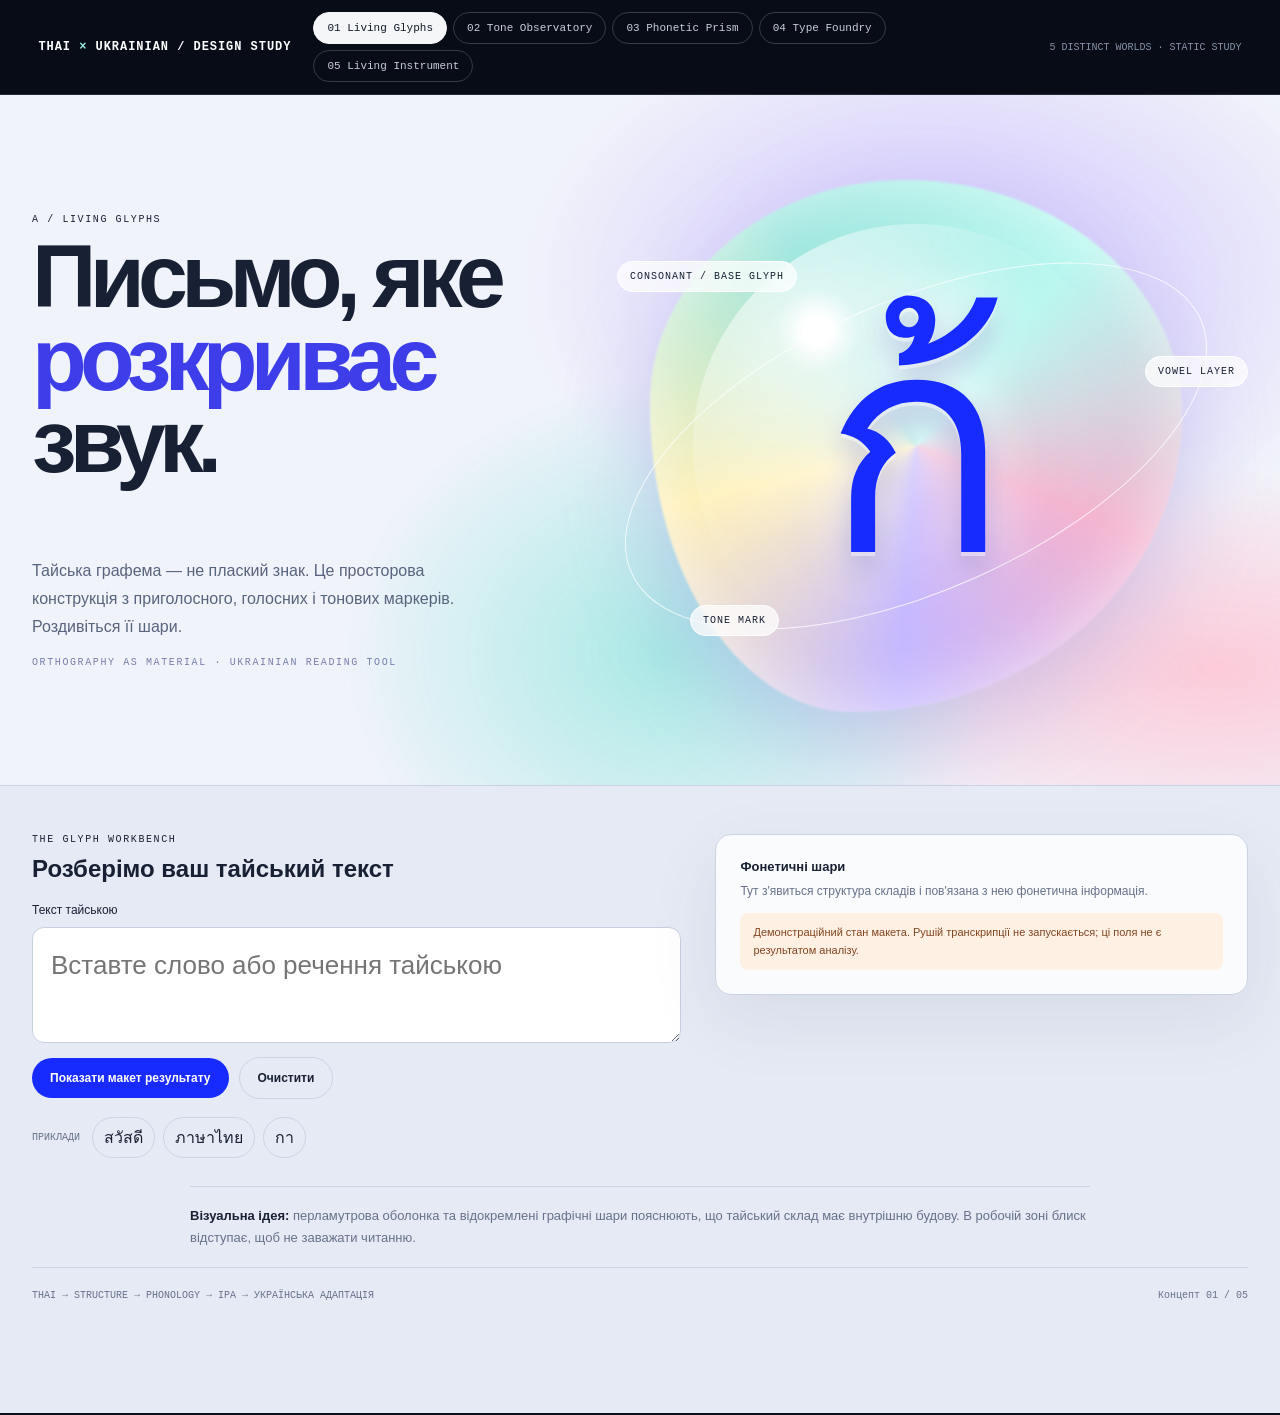
==== commit 2fe3ed54: "design: keep prototype self-contained and correct visual labels" ====
--- a/web/prototypes/index.html
+++ b/web/prototypes/index.html
@@ -7,7 +7,7 @@
 <meta name="description" content="П'ять незалежних візуальних концепцій сервісу читання тайської українською.">
 <title>П'ять візуальних напрямів — Тайська українською</title>
 <style>
-@import url('https://fonts.googleapis.com/css2?family=DM+Mono:wght@400;500&family=DM+Sans:wght@400;500;600;700;800&family=Manrope:wght@400;500;600;700;800&family=Space+Grotesk:wght@400;500;600;700&display=swap');
+/* Local font stacks: no third-party font requests. */
 :root{color-scheme:light;--ease:cubic-bezier(.23,1,.32,1);font-synthesis:none;text-rendering:optimizeLegibility}
 *{box-sizing:border-box}
 html{scroll-behavior:smooth}
@@ -192,7 +192,7 @@
         <p class="kicker" style="color:#777eaa">ORTHOGRAPHY AS MATERIAL · UKRAINIAN READING TOOL</p>
       </div>
       <div class="glyph-stage" aria-label="Великий тайський знак у переливчастій об'ємній композиції">
-        <div class="glyph-orbit"></div><span class="glyph-tag t1">CONSONANT / ฐІЛЬ</span><span class="glyph-tag t2">VOWEL LAYER</span><span class="glyph-tag t3">TONE MARK</span>
+        <div class="glyph-orbit"></div><span class="glyph-tag t1">CONSONANT / BASE GLYPH</span><span class="glyph-tag t2">VOWEL LAYER</span><span class="glyph-tag t3">TONE MARK</span>
         <div class="hero-glyph thai" lang="th">ก้</div>
       </div>
     </div>
@@ -263,7 +263,7 @@
   <div class="workbench"><div class="wrap"><div class="workbench-inner">
     <div class="input-area"><p class="kicker">THE PHONETIC INSTRUMENT</p><h2>Запустіть демонстрацію структури</h2><label for="in-instrument">Текст тайською</label><textarea id="in-instrument" lang="th" spellcheck="false" placeholder="Вставте слово або речення тайською"></textarea><div class="input-actions"><button class="show-demo" type="button" data-analyze="instrument">Показати макет результату</button><button class="clear" type="button" data-clear="instrument">Очистити</button></div><div class="example-row"><span>ПРИКЛАДИ</span><button type="button" data-example="instrument" data-value="สวัสดี" lang="th">สวัสดี</button><button type="button" data-example="instrument" data-value="ภาษาไทย" lang="th">ภาษาไทย</button><button type="button" data-example="instrument" data-value="ใหม่" lang="th">ใหม่</button></div></div>
     <aside class="demo-panel" data-demo-result="instrument" aria-live="polite"><h3>Інструментальний ланцюг</h3><p>У реальному сервісі кожен наступний рівень спирається на попередній і зберігає походження даних.</p><div class="demo-state" hidden><div><small>01 / THAI STRUCTURE</small><strong class="thai" lang="th">—</strong></div><div><small>02 / PHONOLOGY + IPA</small><strong>Макет фонетичного шару</strong></div><div><small>03 / UKRAINIAN ADAPTATION</small><strong>Макетний кандидат</strong></div></div><p class="disclaimer">Демо не запускає рушій, не обчислює IPA й не перевіряє український запис.</p></aside>
-  </div><div class="i-flow" aria-label="Логіка реального сервісу"><div><small>ВХІД</small><strong>Thai orthography</strong></div><div><small>ПРОМІЖНИЙ РІВЕНЬ</small><strong>Phonology → typed IPA</strong></div><div><small>ВИХІД</small><strong>Українська адаптація</strong></div></div><p class="explain"><strong>Візуальна ідея:</strong> тут сходяться живі графеми, тональні сигнали та призматичний перехід через IPA. Це найбільш цілісна «обкладинка» сервісу — виразна на вході, але структурна й перевірювана в роботі.</p><div class="footer"><span>LOCAL PROCESSING · PROVISIONAL UKRAINIAN CANDIDATE</span><span>Концепт 05 / 05</span></div></div></div>
+  </div><div class="i-flow" aria-label="Логіка реального сервісу"><div><small>ВХІД</small><strong>Thai orthography</strong></div><div><small>ПРОМІЖНИЙ РІВЕНЬ</small><strong>Phonology → typed IPA</strong></div><div><small>ВИХІД</small><strong>Українська адаптація</strong></div></div><p class="explain"><strong>Візуальна ідея:</strong> тут сходяться живі графеми, тональні сигнали та призматичний перехід через IPA. Це найбільш цілісна «обкладинка» сервісу — виразна на вході, але структурна й перевірювана в роботі.</p><div class="footer"><span>NO TEXT UPLOAD IN THE REAL SERVICE · PROVISIONAL UKRAINIAN CANDIDATE</span><span>Концепт 05 / 05</span></div></div></div>
 </section>
 </main>
 <script>
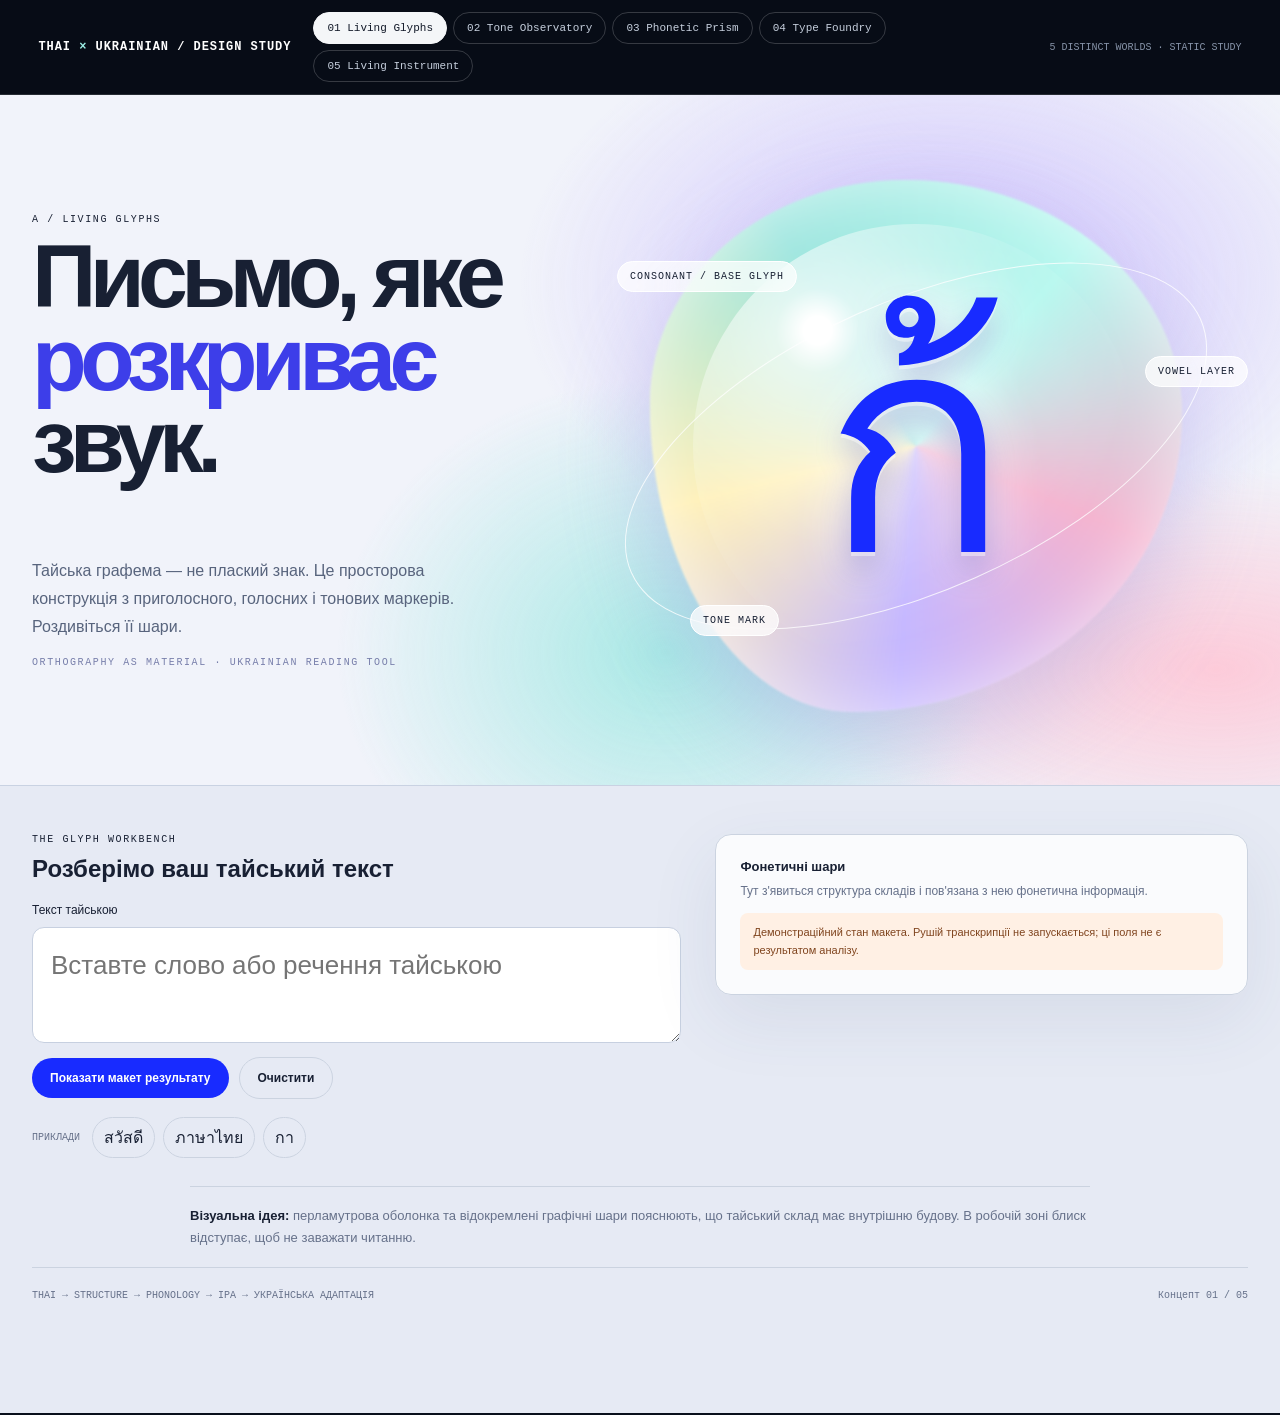
==== commit 35bdf62d: "fix: scope concept switching to prototype panels" ====
--- a/web/prototypes/index.html
+++ b/web/prototypes/index.html
@@ -25,7 +25,7 @@
 .switcher button{border:1px solid #ffffff30;border-radius:999px;background:transparent;color:#c6cfdd;padding:9px 13px;font:500 11px 'DM Mono',monospace;transition:background .18s ease,color .18s ease,border-color .18s ease}
 .switcher button[aria-pressed=true]{background:#f4f6f8;color:#111827;border-color:#f4f6f8}
 .topnote{margin-left:auto;font:10px 'DM Mono',monospace;color:#8693a8;white-space:nowrap}
-.concept{min-height:100vh;overflow:hidden}
+.concept{min-height:100vh;overflow:hidden;scroll-margin-top:100px}
 .wrap{width:min(1320px,calc(100% - 64px));margin:auto}
 .thai{font-family:'Noto Sans Thai','Leelawadee UI',Tahoma,sans-serif}
 .kicker{font:10px 'DM Mono',monospace;letter-spacing:.16em;text-transform:uppercase}
@@ -269,7 +269,7 @@
 <script>
 (() => {
   const switches = [...document.querySelectorAll('[data-switch]')];
-  const concepts = [...document.querySelectorAll('[data-concept]')];
+  const concepts = [...document.querySelectorAll('main .concept[data-concept]')];
   function activate(id) {
     document.documentElement.dataset.concept = id;
     concepts.forEach(section => { section.hidden = section.dataset.concept !== id; });
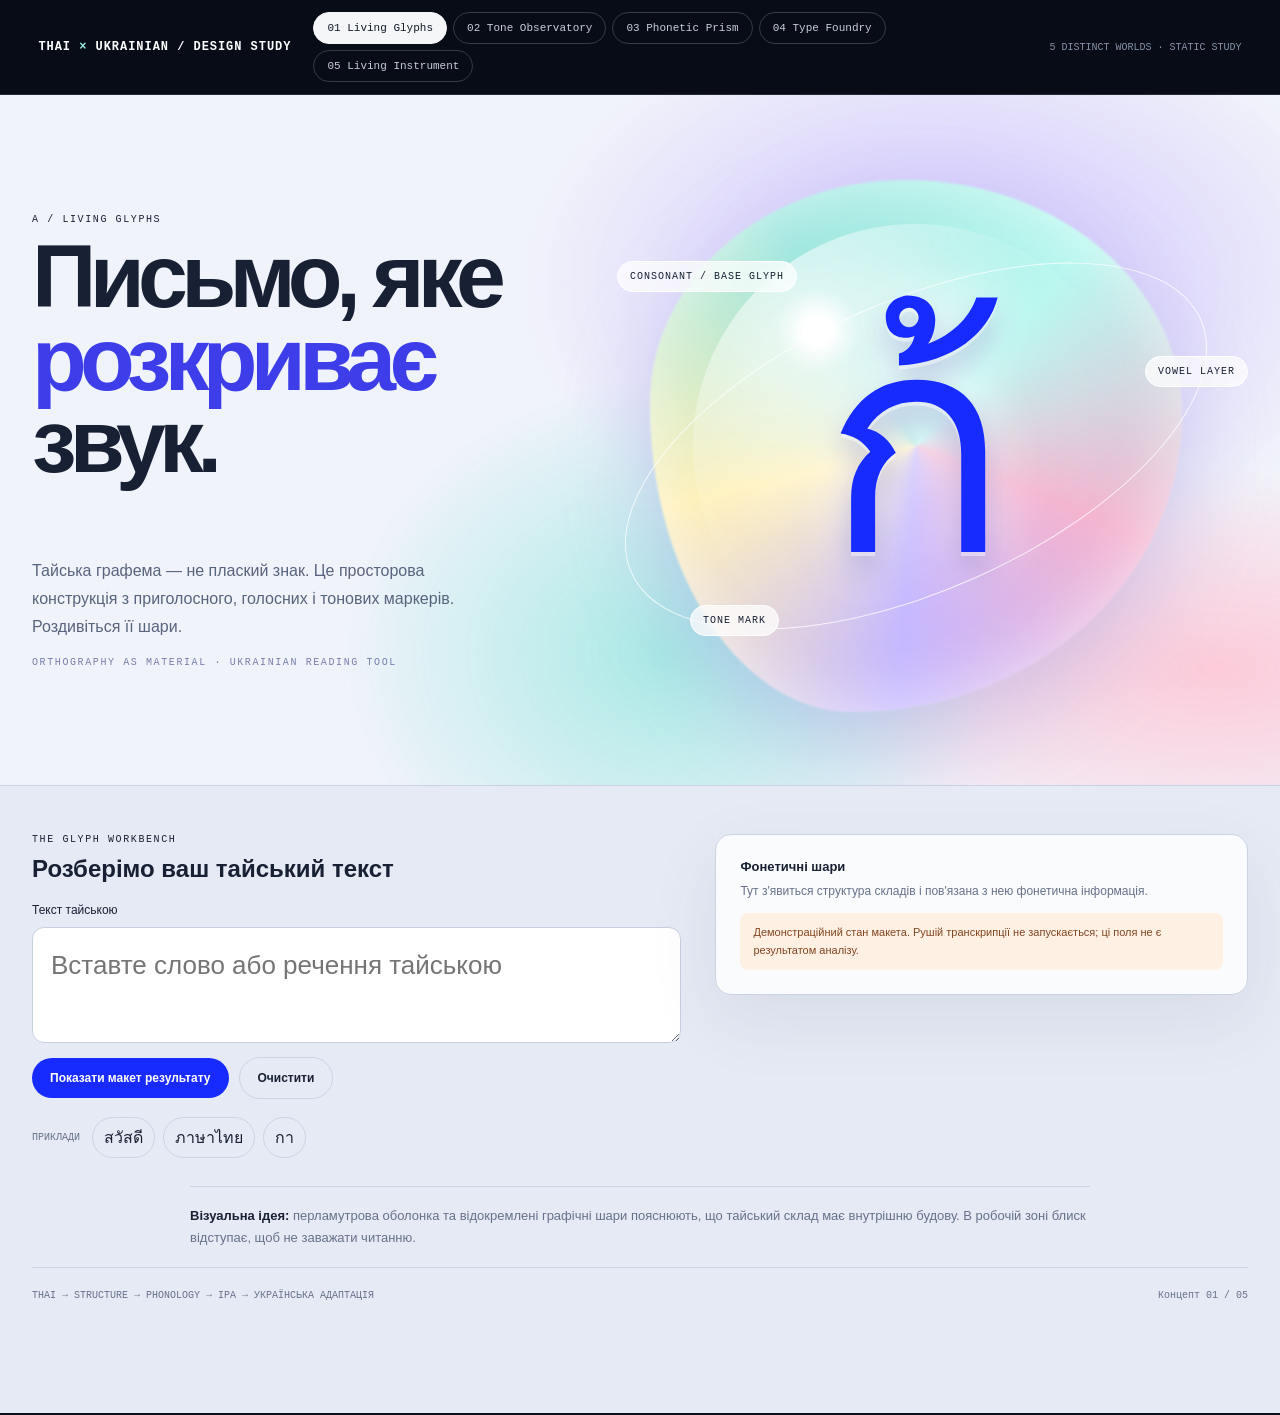
==== commit 8992e318: "copy: keep prism specimen clearly illustrative" ====
--- a/web/prototypes/index.html
+++ b/web/prototypes/index.html
@@ -232,7 +232,7 @@
   <div class="wrap">
     <div class="p-hero">
       <div><p class="kicker">C / PHONETIC PRISM</p><h1>Не переклад. <br>Переломлення <span style="color:#087e83">звуку.</span></h1><p class="intro">Тайська графіка не перетворюється прямо на українські літери. Між ними стоїть фонетичний рівень IPA — прозорий проміжний шар, який і робить систему послідовною.</p><p class="kicker" style="color:#087e83">THAI SCRIPT / IPA / UKRAINIAN PRACTICAL FORM</p></div>
-      <div class="prism-stage" aria-label="Оптична призма між трьома системами запису"><div class="prism-glass"></div><div class="prism-beam"></div><span class="prism-word w1 thai" lang="th">ภาษา</span><span class="prism-word w2">/pʰaː.sǎː/</span><span class="prism-word w3">українська</span><span class="prism-caption">A PHONETIC TRANSFORMATION, NOT TRANSLATION</span></div>
+      <div class="prism-stage" aria-label="Оптична призма між трьома системами запису"><div class="prism-glass"></div><div class="prism-beam"></div><span class="prism-word w1 thai" lang="th">ภาษา</span><span class="prism-word w2">/IPA/</span><span class="prism-word w3">українська</span><span class="prism-caption">A PHONETIC TRANSFORMATION, NOT TRANSLATION</span></div>
     </div>
   </div>
   <div class="workbench"><div class="wrap"><div class="workbench-inner">
